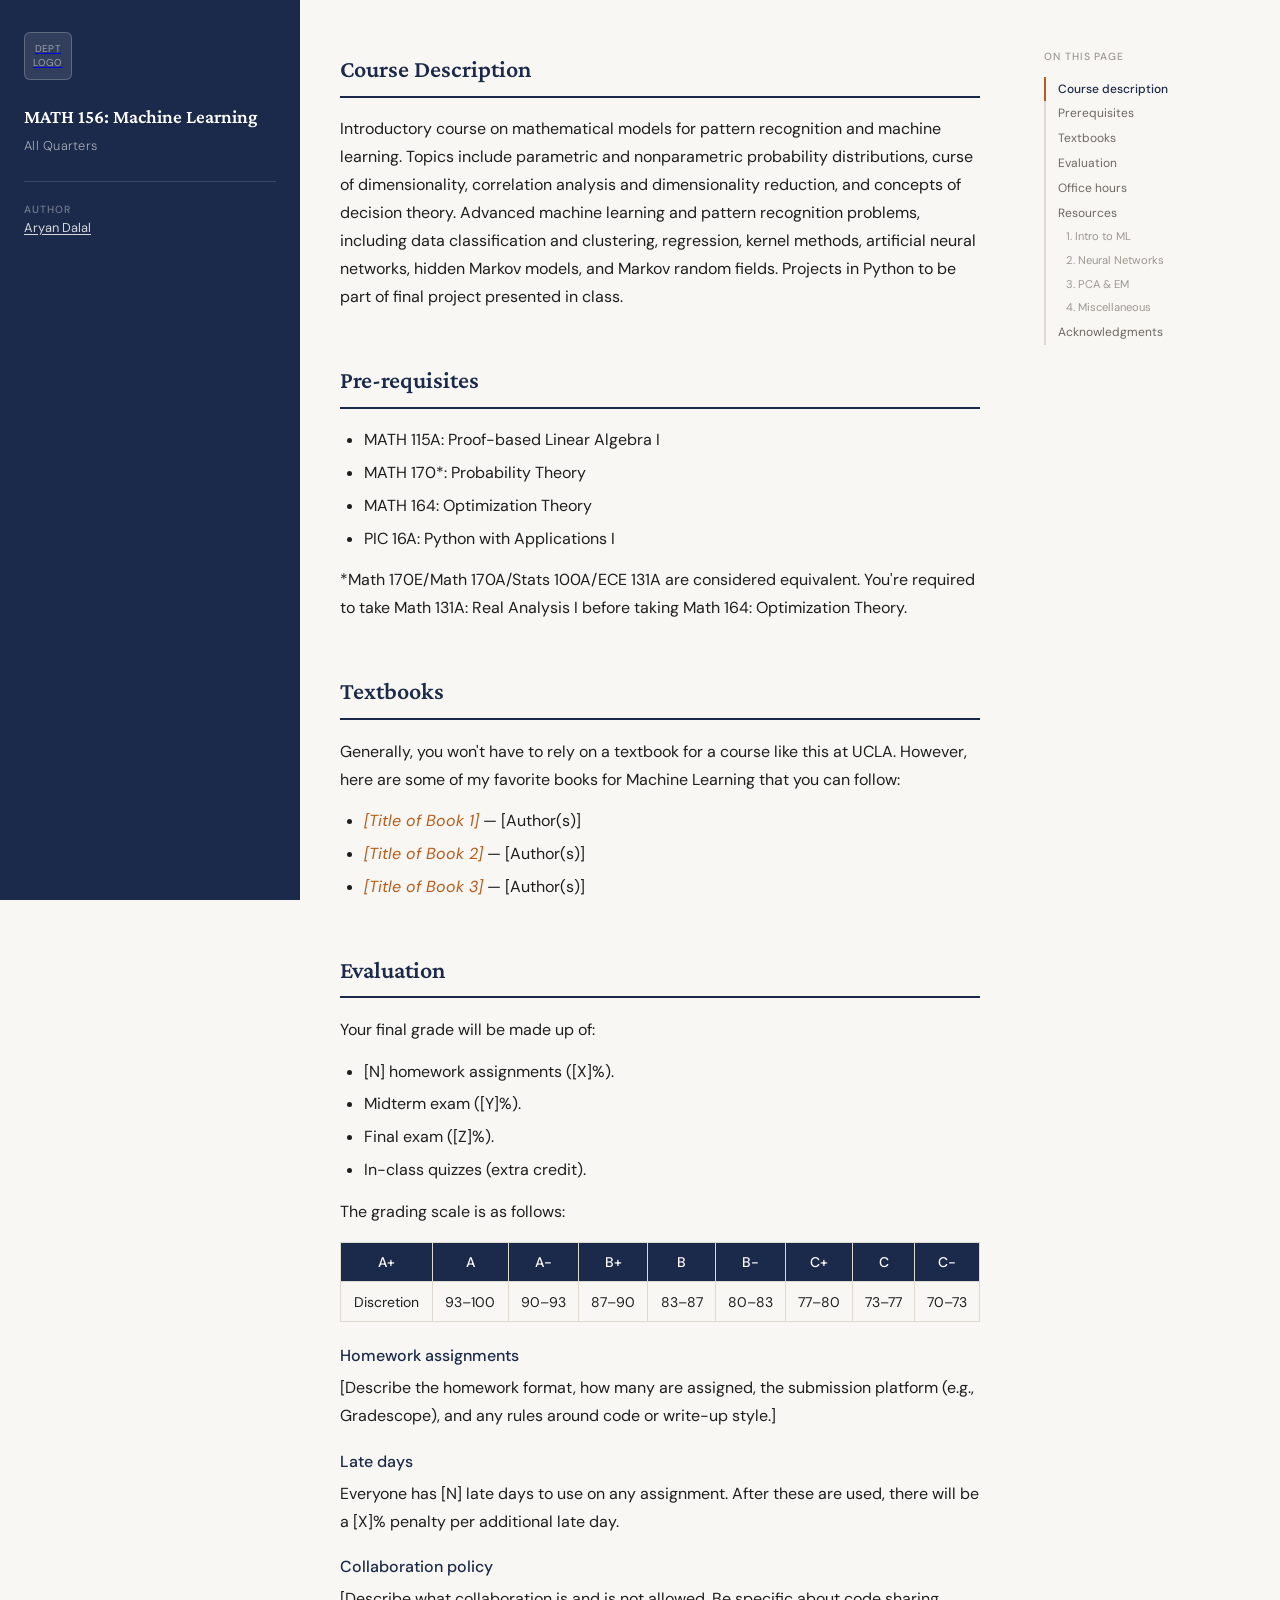
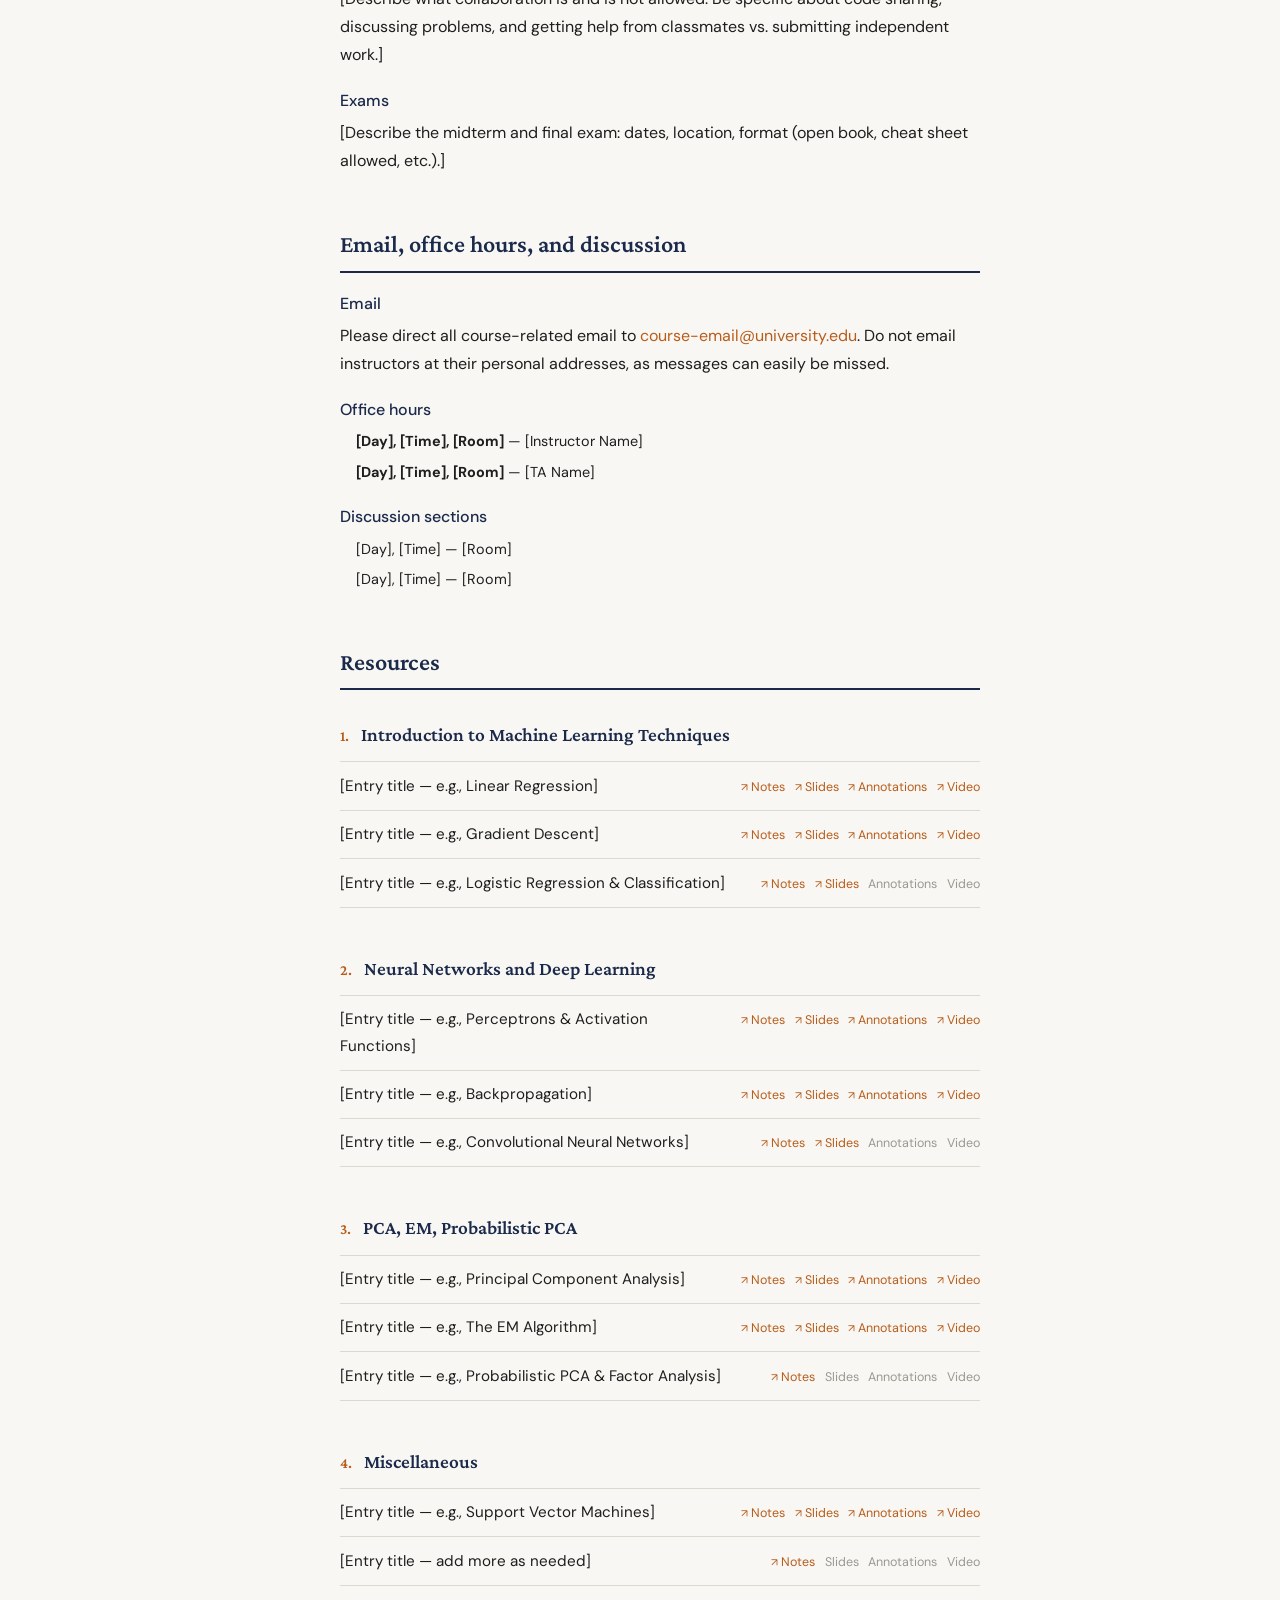
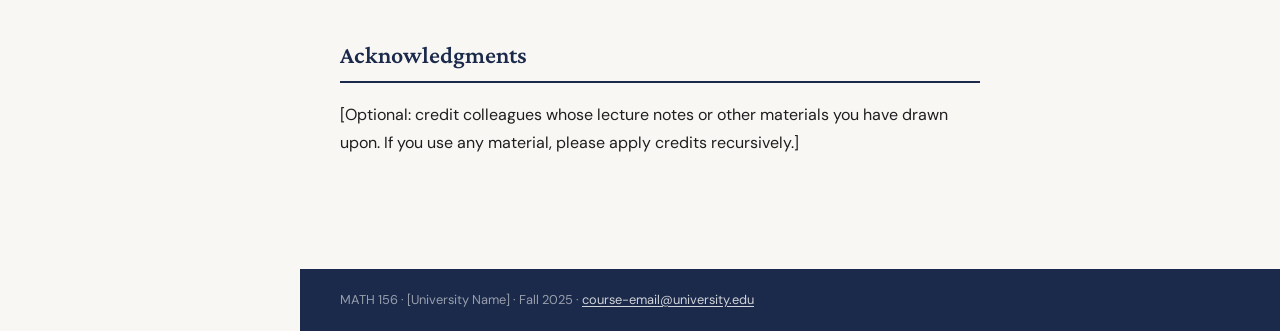
==== index.html @ b3a0e031 "UPDATE: right content bar" ====
<!DOCTYPE html>
<html lang="en">
<head>
  <meta charset="UTF-8" />
  <meta name="viewport" content="width=device-width, initial-scale=1.0" />
  <meta name="description" content="[Course description for SEO]" />
  <title>Math 156 Machine Learning</title>

  <link rel="preconnect" href="https://fonts.googleapis.com" />
  <link rel="preconnect" href="https://fonts.gstatic.com" crossorigin />
  <link href="https://fonts.googleapis.com/css2?family=Crimson+Pro:ital,wght@0,300;0,400;0,600;1,400&family=DM+Sans:opsz,wght@9..40,300;9..40,400;9..40,500&display=swap" rel="stylesheet" />
  <link rel="stylesheet" href="styles.css" />
</head>
<body>

<!-- ═══════════════════════════ SIDEBAR ═══════════════════════════════ -->
<aside class="sidebar">
  <div class="sidebar-logo">
    <a href="#">
      <div class="logo-placeholder">DEPT<br>LOGO</div>
    </a>
  </div>

  <h1 class="sidebar-title">
    <a href="index.html">MATH 156: Machine Learning</a>
  </h1>
  <div class="sidebar-season">All Quarters</div>

  <hr class="sidebar-divider" />

  <ul class="sidebar-meta">
    <li>
      <span class="meta-label">Author</span>
      <span class="meta-value"><a href="#">Aryan Dalal</a></span>
    </li>
  </ul>
</aside>

<!-- ═══════════════════════════ PAGE BODY ═════════════════════════════ -->
<div class="page-body">

  <div class="content-wrapper">

    <!-- ══ MAIN CONTENT ══════════════════════════════════ -->
    <main>

      <!-- ── Course Description ── -->
      <section id="description">
        <h2>Course Description</h2>
        <p>
          Introductory course on mathematical models for pattern recognition and machine learning. Topics include parametric and nonparametric probability distributions, curse of dimensionality, correlation analysis and dimensionality reduction, and concepts of decision theory. Advanced machine learning and pattern recognition problems, including data classification and clustering, regression, kernel methods, artificial neural networks, hidden Markov models, and Markov random fields. Projects in Python to be part of final project presented in class.
        </p>
      </section>

      <!-- ── Prerequisites ── -->
      <section id="prerequisites">
        <h2>Pre-requisites</h2>
        <ul>
          <li>MATH 115A: Proof-based Linear Algebra I</li>
          <li>MATH 170*: Probability Theory</li>
          <li>MATH 164: Optimization Theory</li>
          <li>PIC 16A: Python with Applications I</li>
        </ul>
        <p>*Math 170E/Math 170A/Stats 100A/ECE 131A are considered equivalent. You're required to take Math 131A: Real Analysis I before taking Math 164: Optimization Theory.</p>
      </section>

      <!-- ── Textbooks ── -->
      <section id="textbooks">
        <h2>Textbooks</h2>
        <p>
          Generally, you won't have to rely on a textbook for a course like this at UCLA. However, here are some of my favorite books for Machine Learning that you can follow:
        </p>
        <ul>
          <li><em><a href="#">[Title of Book 1]</a></em> — [Author(s)]</li>
          <li><em><a href="#">[Title of Book 2]</a></em> — [Author(s)]</li>
          <li><em><a href="#">[Title of Book 3]</a></em> — [Author(s)]</li>
        </ul>
      </section>

      <!-- ── Evaluation ── -->
      <section id="evaluation">
        <h2>Evaluation</h2>
        <p>Your final grade will be made up of:</p>
        <ul>
          <li>[N] homework assignments ([X]%).</li>
          <li>Midterm exam ([Y]%).</li>
          <li>Final exam ([Z]%).</li>
          <li>In-class quizzes (extra credit).</li>
        </ul>

        <p>The grading scale is as follows:</p>

        <table class="grade-table">
          <thead>
            <tr>
              <th>A+</th><th>A</th><th>A−</th>
              <th>B+</th><th>B</th><th>B−</th>
              <th>C+</th><th>C</th><th>C−</th>
            </tr>
          </thead>
          <tbody>
            <tr>
              <td>Discretion</td>
              <td>93–100</td><td>90–93</td>
              <td>87–90</td><td>83–87</td><td>80–83</td>
              <td>77–80</td><td>73–77</td><td>70–73</td>
            </tr>
          </tbody>
        </table>

        <div class="policy-block">
          <strong>Homework assignments</strong>
          [Describe the homework format, how many are assigned, the submission
          platform (e.g., Gradescope), and any rules around code or write-up style.]
        </div>

        <div class="policy-block">
          <strong>Late days</strong>
          Everyone has [N] late days to use on any assignment. After these are used,
          there will be a [X]% penalty per additional late day.
        </div>

        <div class="policy-block">
          <strong>Collaboration policy</strong>
          [Describe what collaboration is and is not allowed. Be specific about
          code sharing, discussing problems, and getting help from classmates vs.
          submitting independent work.]
        </div>

        <div class="policy-block">
          <strong>Exams</strong>
          [Describe the midterm and final exam: dates, location, format (open book,
          cheat sheet allowed, etc.).]
        </div>
      </section>

      <!-- ── Office Hours & Contact ── -->
      <section id="contact">
        <h2>Email, office hours, and discussion</h2>

        <div class="policy-block">
          <strong>Email</strong>
          Please direct all course-related email to
          <a href="mailto:course-email@university.edu">course-email@university.edu</a>.
          Do not email instructors at their personal addresses, as messages can
          easily be missed.
        </div>

        <div class="policy-block">
          <strong>Office hours</strong>
          <p class="oh-entry"><strong>[Day], [Time], [Room]</strong> — [Instructor Name]</p>
          <p class="oh-entry"><strong>[Day], [Time], [Room]</strong> — [TA Name]</p>
        </div>

        <div class="policy-block">
          <strong>Discussion sections</strong>
          <p class="oh-entry">[Day], [Time] — [Room]</p>
          <p class="oh-entry">[Day], [Time] — [Room]</p>
        </div>
      </section>

      <!-- ── Resources ── -->
      <section id="resources">
        <h2>Resources</h2>

        <!-- ─ Topic 1 ─ -->
        <div class="topic" id="topic-1">
          <div class="topic-header">
            <span class="topic-number">1.</span>
            <h3 class="topic-title">Introduction to Machine Learning Techniques</h3>
          </div>

          <div class="entry">
            <div class="entry-title">[Entry title — e.g., Linear Regression]</div>
            <div class="entry-links">
              <a href="#">Notes</a>
              <a href="#">Slides</a>
              <a href="#">Annotations</a>
              <a href="#">Video</a>
            </div>
          </div>

          <div class="entry">
            <div class="entry-title">[Entry title — e.g., Gradient Descent]</div>
            <div class="entry-links">
              <a href="#">Notes</a>
              <a href="#">Slides</a>
              <a href="#">Annotations</a>
              <a href="#">Video</a>
            </div>
          </div>

          <div class="entry">
            <div class="entry-title">[Entry title — e.g., Logistic Regression &amp; Classification]</div>
            <div class="entry-links">
              <a href="#">Notes</a>
              <a href="#">Slides</a>
              <a href="#" class="pending">Annotations</a>
              <a href="#" class="pending">Video</a>
            </div>
          </div>
        </div>

        <!-- ─ Topic 2 ─ -->
        <div class="topic" id="topic-2">
          <div class="topic-header">
            <span class="topic-number">2.</span>
            <h3 class="topic-title">Neural Networks and Deep Learning</h3>
          </div>

          <div class="entry">
            <div class="entry-title">[Entry title — e.g., Perceptrons &amp; Activation Functions]</div>
            <div class="entry-links">
              <a href="#">Notes</a>
              <a href="#">Slides</a>
              <a href="#">Annotations</a>
              <a href="#">Video</a>
            </div>
          </div>

          <div class="entry">
            <div class="entry-title">[Entry title — e.g., Backpropagation]</div>
            <div class="entry-links">
              <a href="#">Notes</a>
              <a href="#">Slides</a>
              <a href="#">Annotations</a>
              <a href="#">Video</a>
            </div>
          </div>

          <div class="entry">
            <div class="entry-title">[Entry title — e.g., Convolutional Neural Networks]</div>
            <div class="entry-links">
              <a href="#">Notes</a>
              <a href="#">Slides</a>
              <a href="#" class="pending">Annotations</a>
              <a href="#" class="pending">Video</a>
            </div>
          </div>
        </div>

        <!-- ─ Topic 3 ─ -->
        <div class="topic" id="topic-3">
          <div class="topic-header">
            <span class="topic-number">3.</span>
            <h3 class="topic-title">PCA, EM, Probabilistic PCA</h3>
          </div>

          <div class="entry">
            <div class="entry-title">[Entry title — e.g., Principal Component Analysis]</div>
            <div class="entry-links">
              <a href="#">Notes</a>
              <a href="#">Slides</a>
              <a href="#">Annotations</a>
              <a href="#">Video</a>
            </div>
          </div>

          <div class="entry">
            <div class="entry-title">[Entry title — e.g., The EM Algorithm]</div>
            <div class="entry-links">
              <a href="#">Notes</a>
              <a href="#">Slides</a>
              <a href="#">Annotations</a>
              <a href="#">Video</a>
            </div>
          </div>

          <div class="entry">
            <div class="entry-title">[Entry title — e.g., Probabilistic PCA &amp; Factor Analysis]</div>
            <div class="entry-links">
              <a href="#">Notes</a>
              <a href="#" class="pending">Slides</a>
              <a href="#" class="pending">Annotations</a>
              <a href="#" class="pending">Video</a>
            </div>
          </div>
        </div>

        <!-- ─ Topic 4 ─ -->
        <div class="topic" id="topic-4">
          <div class="topic-header">
            <span class="topic-number">4.</span>
            <h3 class="topic-title">Miscellaneous</h3>
          </div>

          <div class="entry">
            <div class="entry-title">[Entry title — e.g., Support Vector Machines]</div>
            <div class="entry-links">
              <a href="#">Notes</a>
              <a href="#">Slides</a>
              <a href="#">Annotations</a>
              <a href="#">Video</a>
            </div>
          </div>

          <div class="entry">
            <div class="entry-title">[Entry title — add more as needed]</div>
            <div class="entry-links">
              <a href="#">Notes</a>
              <a href="#" class="pending">Slides</a>
              <a href="#" class="pending">Annotations</a>
              <a href="#" class="pending">Video</a>
            </div>
          </div>
        </div>

      </section>

      <!-- ── Acknowledgments ── -->
      <section id="acknowledgments">
        <h2>Acknowledgments</h2>
        <p>
          [Optional: credit colleagues whose lecture notes or other materials you
          have drawn upon. If you use any material, please apply credits recursively.]
        </p>
      </section>

    </main>

    <!-- ══ RIGHT TABLE OF CONTENTS ═══════════════════════ -->
    <nav class="toc" aria-label="On this page">
      <div class="toc-label">On this page</div>
      <ul class="toc-list">
        <li><a href="#description">Course description</a></li>
        <li><a href="#prerequisites">Prerequisites</a></li>
        <li><a href="#textbooks">Textbooks</a></li>
        <li><a href="#evaluation">Evaluation</a></li>
        <li><a href="#contact">Office hours</a></li>
        <li><a href="#resources">Resources</a></li>
        <li class="toc-sub"><a href="#topic-1">1. Intro to ML</a></li>
        <li class="toc-sub"><a href="#topic-2">2. Neural Networks</a></li>
        <li class="toc-sub"><a href="#topic-3">3. PCA &amp; EM</a></li>
        <li class="toc-sub"><a href="#topic-4">4. Miscellaneous</a></li>
        <li><a href="#acknowledgments">Acknowledgments</a></li>
      </ul>
    </nav>

  </div><!-- /.content-wrapper -->

  <!-- ═══════════════════════════ FOOTER ═══════════════════════════════ -->
  <footer>
    MATH 156 &middot; [University Name] &middot; Fall 2025 &middot;
    <a href="mailto:course-email@university.edu">course-email@university.edu</a>
  </footer>

</div><!-- /.page-body -->

<script>
  // Highlight the active TOC link as the user scrolls
  const targets = document.querySelectorAll('section[id], .topic[id]');
  const links   = document.querySelectorAll('.toc-list a');

  const observer = new IntersectionObserver(entries => {
    entries.forEach(entry => {
      if (entry.isIntersecting) {
        const id = entry.target.getAttribute('id');
        links.forEach(link => {
          link.classList.toggle('active', link.getAttribute('href') === '#' + id);
        });
      }
    });
  }, { rootMargin: '-10% 0px -80% 0px' });

  targets.forEach(t => observer.observe(t));
</script>

</body>
</html>
---- styles.css ----
*, *::before, *::after { box-sizing: border-box; margin: 0; padding: 0; }

:root {
  --sidebar-w:  300px;
  --navy:       #1B2A4A;
  --accent:     #B85C1A;
  --bg:         #F8F7F4;
  --border:     #DDD9D0;
  --text:       #1E1E1E;
  --text-muted: #6B6860;
  --text-light: #9B9890;
  --serif:      'Crimson Pro', Georgia, serif;
  --sans:       'DM Sans', system-ui, sans-serif;
}

html { scroll-behavior: smooth; }

body {
  font-family: var(--sans);
  background: var(--bg);
  color: var(--text);
  font-size: 16px;
  line-height: 1.75;
}

/* ── Left sidebar ────────────────────────────────────── */
.sidebar {
  position: fixed;
  top: 0;
  left: 0;
  width: var(--sidebar-w);
  height: 100vh;
  background: var(--navy);
  color: #fff;
  overflow-y: auto;
  padding: 2rem 1.5rem 2.5rem;
  display: flex;
  flex-direction: column;
  z-index: 100;
}

.sidebar::-webkit-scrollbar { width: 4px; }
.sidebar::-webkit-scrollbar-track { background: transparent; }
.sidebar::-webkit-scrollbar-thumb { background: rgba(255,255,255,0.2); border-radius: 2px; }

.sidebar-logo { margin-bottom: 1.5rem; flex-shrink: 0; }
.sidebar-logo a { display: inline-block; }
.sidebar-logo img { height: 48px; width: auto; }

.logo-placeholder {
  height: 48px;
  width: 48px;
  background: rgba(255,255,255,0.1);
  border: 1px solid rgba(255,255,255,0.22);
  border-radius: 6px;
  display: flex;
  align-items: center;
  justify-content: center;
  font-size: 10px;
  color: rgba(255,255,255,0.5);
  text-align: center;
  line-height: 1.4;
  letter-spacing: 0.03em;
}

.sidebar-title {
  font-family: var(--serif);
  font-size: 1.2rem;
  font-weight: 600;
  line-height: 1.35;
  color: #fff;
  margin-bottom: 0.3rem;
}

.sidebar-title a { color: inherit; text-decoration: none; }
.sidebar-title a:hover { opacity: 0.9; }

.sidebar-season {
  font-size: 0.8rem;
  font-weight: 300;
  color: rgba(255,255,255,0.6);
  letter-spacing: 0.02em;
  margin-bottom: 1.5rem;
}

.sidebar-divider {
  border: none;
  border-top: 1px solid rgba(255,255,255,0.15);
  margin-bottom: 1.25rem;
}

.sidebar-meta {
  list-style: none;
  display: flex;
  flex-direction: column;
  gap: 0.7rem;
  font-size: 0.8rem;
  line-height: 1.45;
}

.sidebar-meta li { display: flex; flex-direction: column; gap: 0.1rem; }

.sidebar-meta .meta-label {
  font-size: 0.65rem;
  text-transform: uppercase;
  letter-spacing: 0.09em;
  color: rgba(255,255,255,0.38);
  font-weight: 500;
}

.sidebar-meta .meta-value { color: rgba(255,255,255,0.82); }

.sidebar-meta a {
  color: rgba(255,255,255,0.82);
  text-decoration: underline;
  text-underline-offset: 2px;
}

.sidebar-meta a:hover { color: #fff; }

/* ── Page body ───────────────────────────────────────── */
.page-body {
  margin-left: var(--sidebar-w);
  min-height: 100vh;
  display: flex;
  flex-direction: column;
}

/* ── Content wrapper: main + right TOC ──────────────── */
.content-wrapper {
  flex: 1;
  display: grid;
  grid-template-columns: minmax(0, 640px) 160px;
  gap: 0 4rem;
  padding: 3rem 3rem 4rem 2.5rem;
  max-width: 960px;
  align-items: start;
}

/* ── Main ────────────────────────────────────────────── */
main { min-width: 0; }

/* ── Sections ────────────────────────────────────────── */
section { margin-bottom: 3rem; }

section h2 {
  font-family: var(--serif);
  font-size: 1.5rem;
  font-weight: 600;
  color: var(--navy);
  border-bottom: 2px solid var(--navy);
  padding-bottom: 0.35rem;
  margin-bottom: 1.1rem;
}

section p { margin-bottom: 0.85rem; }
section p:last-child { margin-bottom: 0; }

section ul, section ol { padding-left: 1.5rem; margin-bottom: 0.85rem; }
section li { margin-bottom: 0.3rem; }

section a { color: var(--accent); text-decoration: none; }
section a:hover { text-decoration: underline; text-underline-offset: 2px; }

/* ── Grading table ───────────────────────────────────── */
.grade-table {
  width: 100%;
  border-collapse: collapse;
  margin: 1rem 0 1.25rem;
  font-size: 0.875rem;
}

.grade-table th,
.grade-table td {
  border: 1px solid var(--border);
  padding: 0.45rem 0.6rem;
  text-align: center;
}

.grade-table thead th { background: var(--navy); color: #fff; font-weight: 500; }
.grade-table tbody tr:nth-child(even) td { background: #F2F0EC; }

/* ── Policy blocks ───────────────────────────────────── */
.policy-block { margin: 1.1rem 0; }

.policy-block > strong {
  display: block;
  color: var(--navy);
  font-weight: 500;
  margin-bottom: 0.25rem;
}

.oh-entry { font-size: 0.9rem; margin: 0.35rem 0 0.35rem 1rem; }

/* ── Resources ───────────────────────────────────────── */
#resources h2 { margin-bottom: 1.75rem; }

.topic { margin-bottom: 2.75rem; }

.topic-header {
  display: flex;
  align-items: baseline;
  gap: 0.75rem;
  margin-bottom: 0.6rem;
}

.topic-number {
  font-family: var(--serif);
  font-size: 0.95rem;
  font-weight: 600;
  color: var(--accent);
  flex-shrink: 0;
}

.topic-title {
  font-family: var(--serif);
  font-size: 1.2rem;
  font-weight: 600;
  color: var(--navy);
}

.entry {
  display: flex;
  align-items: baseline;
  justify-content: space-between;
  gap: 1rem;
  padding: 0.65rem 0;
  border-top: 1px solid var(--border);
}

.entry:last-child { border-bottom: 1px solid var(--border); }

.entry-title { font-size: 0.95rem; color: var(--text); flex: 1; min-width: 0; }

.entry-links {
  display: flex;
  flex-wrap: wrap;
  gap: 0.25rem 0.6rem;
  flex-shrink: 0;
  font-size: 0.78rem;
}

.entry-links a { color: var(--accent); text-decoration: none; white-space: nowrap; }
.entry-links a::before { content: "↗ "; font-size: 0.68rem; }
.entry-links a:hover { text-decoration: underline; }

.entry-links a.pending { color: var(--text-light); pointer-events: none; cursor: default; }
.entry-links a.pending::before { content: ""; }

/* ── Right TOC ───────────────────────────────────────── */
.toc {
  position: sticky;
  top: 3rem;
}

.toc-label {
  font-size: 0.65rem;
  text-transform: uppercase;
  letter-spacing: 0.09em;
  color: var(--text-light);
  font-weight: 500;
  margin-bottom: 0.65rem;
}

.toc-list {
  list-style: none;
  display: flex;
  flex-direction: column;
}

.toc-list a {
  display: block;
  font-size: 0.75rem;
  color: var(--text-muted);
  text-decoration: none;
  padding: 0.25rem 0 0.25rem 0.75rem;
  border-left: 2px solid var(--border);
  line-height: 1.4;
  transition: color 0.12s, border-color 0.12s;
}

.toc-list a:hover {
  color: var(--text);
  border-left-color: var(--text-muted);
}

.toc-list a.active {
  color: var(--navy);
  border-left-color: var(--accent);
  font-weight: 500;
}

/* Indented sub-items (topics under Resources) */
.toc-list .toc-sub a {
  font-size: 0.7rem;
  padding-left: 1.25rem;
  color: var(--text-light);
}

.toc-list .toc-sub a:hover { color: var(--text-muted); }
.toc-list .toc-sub a.active { color: var(--text-muted); border-left-color: var(--accent); font-weight: 400; }

/* ── Footer ──────────────────────────────────────────── */
footer {
  background: var(--navy);
  color: rgba(255,255,255,0.55);
  font-size: 0.8rem;
  padding: 1.25rem 2.5rem;
}

footer a { color: rgba(255,255,255,0.8); text-decoration: underline; text-underline-offset: 2px; }

/* ── Responsive ──────────────────────────────────────── */
@media (max-width: 1100px) {
  .content-wrapper { grid-template-columns: 1fr; max-width: 720px; }
  .toc { display: none; }
}

@media (max-width: 768px) {
  :root { --sidebar-w: 0px; }

  .sidebar {
    position: relative;
    width: 100%;
    height: auto;
    padding: 1.75rem 1.5rem;
  }

  .sidebar-logo { margin-bottom: 1rem; }
  .sidebar-season { margin-bottom: 1rem; }

  .sidebar-meta { flex-direction: row; flex-wrap: wrap; gap: 0.4rem 1.25rem; }
  .sidebar-meta li { flex-direction: row; align-items: center; gap: 0.35rem; }
  .sidebar-meta .meta-label::after { content: ":"; }

  .page-body { margin-left: 0; }
  .content-wrapper { padding: 2rem 1.25rem 3rem; }
  .entry { flex-direction: column; gap: 0.3rem; }
}
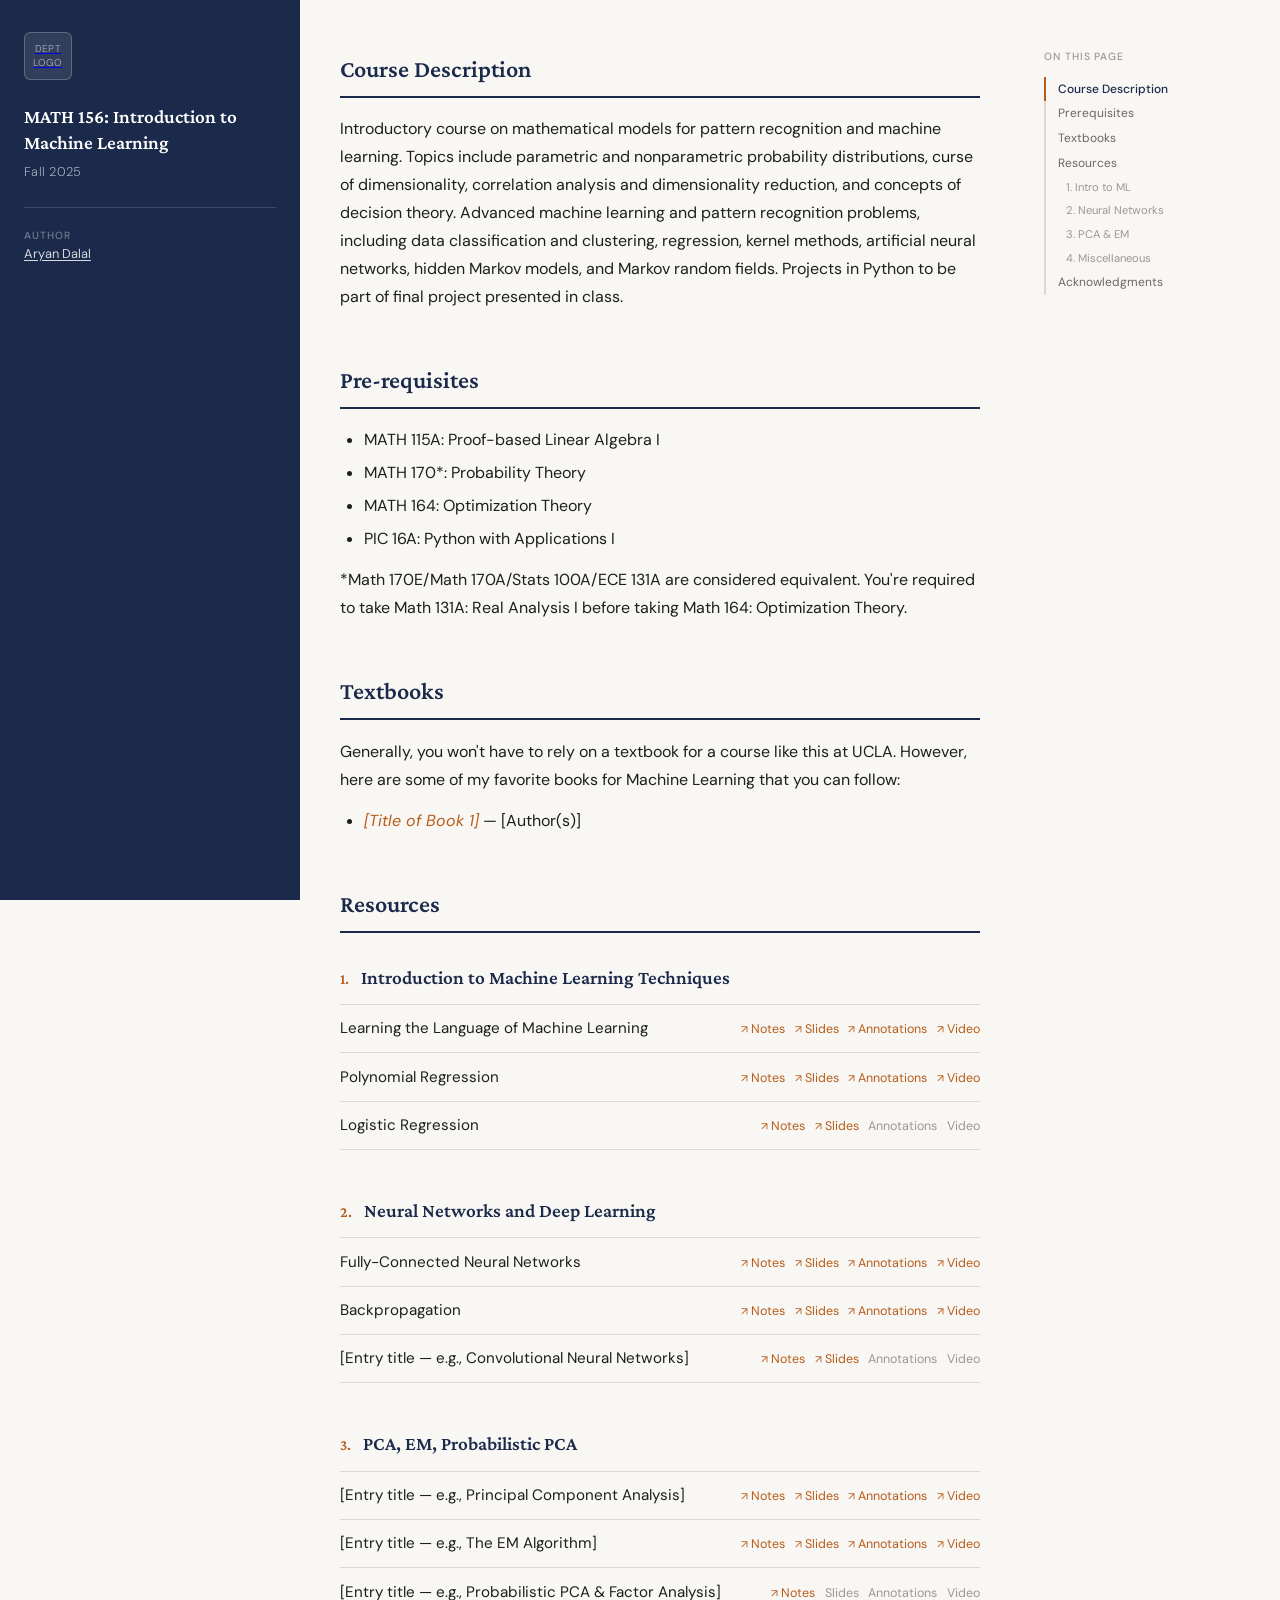
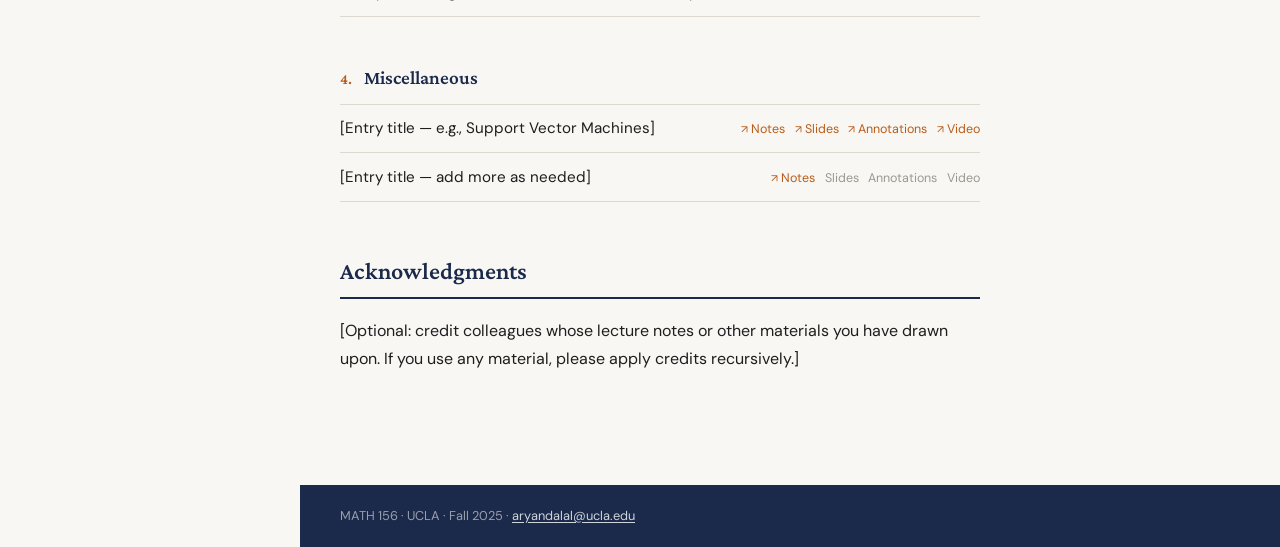
==== commit b89e6dc0: "UPDATE: index fix" ====
--- a/index.html
+++ b/index.html
@@ -4,7 +4,7 @@
   <meta charset="UTF-8" />
   <meta name="viewport" content="width=device-width, initial-scale=1.0" />
   <meta name="description" content="[Course description for SEO]" />
-  <title>Math 156 Machine Learning</title>
+  <title>Math 156: Machine Learning</title>
 
   <link rel="preconnect" href="https://fonts.googleapis.com" />
   <link rel="preconnect" href="https://fonts.gstatic.com" crossorigin />
@@ -22,9 +22,9 @@
   </div>
 
   <h1 class="sidebar-title">
-    <a href="index.html">MATH 156: Machine Learning</a>
+    <a href="index.html">MATH 156: Introduction to Machine Learning</a>
   </h1>
-  <div class="sidebar-season">All Quarters</div>
+  <div class="sidebar-season">Fall 2025</div>
 
   <hr class="sidebar-divider" />
 
@@ -72,91 +72,7 @@
         </p>
         <ul>
           <li><em><a href="#">[Title of Book 1]</a></em> — [Author(s)]</li>
-          <li><em><a href="#">[Title of Book 2]</a></em> — [Author(s)]</li>
-          <li><em><a href="#">[Title of Book 3]</a></em> — [Author(s)]</li>
         </ul>
-      </section>
-
-      <!-- ── Evaluation ── -->
-      <section id="evaluation">
-        <h2>Evaluation</h2>
-        <p>Your final grade will be made up of:</p>
-        <ul>
-          <li>[N] homework assignments ([X]%).</li>
-          <li>Midterm exam ([Y]%).</li>
-          <li>Final exam ([Z]%).</li>
-          <li>In-class quizzes (extra credit).</li>
-        </ul>
-
-        <p>The grading scale is as follows:</p>
-
-        <table class="grade-table">
-          <thead>
-            <tr>
-              <th>A+</th><th>A</th><th>A−</th>
-              <th>B+</th><th>B</th><th>B−</th>
-              <th>C+</th><th>C</th><th>C−</th>
-            </tr>
-          </thead>
-          <tbody>
-            <tr>
-              <td>Discretion</td>
-              <td>93–100</td><td>90–93</td>
-              <td>87–90</td><td>83–87</td><td>80–83</td>
-              <td>77–80</td><td>73–77</td><td>70–73</td>
-            </tr>
-          </tbody>
-        </table>
-
-        <div class="policy-block">
-          <strong>Homework assignments</strong>
-          [Describe the homework format, how many are assigned, the submission
-          platform (e.g., Gradescope), and any rules around code or write-up style.]
-        </div>
-
-        <div class="policy-block">
-          <strong>Late days</strong>
-          Everyone has [N] late days to use on any assignment. After these are used,
-          there will be a [X]% penalty per additional late day.
-        </div>
-
-        <div class="policy-block">
-          <strong>Collaboration policy</strong>
-          [Describe what collaboration is and is not allowed. Be specific about
-          code sharing, discussing problems, and getting help from classmates vs.
-          submitting independent work.]
-        </div>
-
-        <div class="policy-block">
-          <strong>Exams</strong>
-          [Describe the midterm and final exam: dates, location, format (open book,
-          cheat sheet allowed, etc.).]
-        </div>
-      </section>
-
-      <!-- ── Office Hours & Contact ── -->
-      <section id="contact">
-        <h2>Email, office hours, and discussion</h2>
-
-        <div class="policy-block">
-          <strong>Email</strong>
-          Please direct all course-related email to
-          <a href="mailto:course-email@university.edu">course-email@university.edu</a>.
-          Do not email instructors at their personal addresses, as messages can
-          easily be missed.
-        </div>
-
-        <div class="policy-block">
-          <strong>Office hours</strong>
-          <p class="oh-entry"><strong>[Day], [Time], [Room]</strong> — [Instructor Name]</p>
-          <p class="oh-entry"><strong>[Day], [Time], [Room]</strong> — [TA Name]</p>
-        </div>
-
-        <div class="policy-block">
-          <strong>Discussion sections</strong>
-          <p class="oh-entry">[Day], [Time] — [Room]</p>
-          <p class="oh-entry">[Day], [Time] — [Room]</p>
-        </div>
       </section>
 
       <!-- ── Resources ── -->
@@ -171,27 +87,27 @@
           </div>
 
           <div class="entry">
-            <div class="entry-title">[Entry title — e.g., Linear Regression]</div>
-            <div class="entry-links">
-              <a href="#">Notes</a>
-              <a href="#">Slides</a>
-              <a href="#">Annotations</a>
-              <a href="#">Video</a>
-            </div>
-          </div>
-
-          <div class="entry">
-            <div class="entry-title">[Entry title — e.g., Gradient Descent]</div>
-            <div class="entry-links">
-              <a href="#">Notes</a>
-              <a href="#">Slides</a>
-              <a href="#">Annotations</a>
-              <a href="#">Video</a>
-            </div>
-          </div>
-
-          <div class="entry">
-            <div class="entry-title">[Entry title — e.g., Logistic Regression &amp; Classification]</div>
+            <div class="entry-title">Learning the Language of Machine Learning</div>
+            <div class="entry-links">
+              <a href="#">Notes</a>
+              <a href="#">Slides</a>
+              <a href="#">Annotations</a>
+              <a href="#">Video</a>
+            </div>
+          </div>
+
+          <div class="entry">
+            <div class="entry-title">Polynomial Regression</div>
+            <div class="entry-links">
+              <a href="#">Notes</a>
+              <a href="#">Slides</a>
+              <a href="#">Annotations</a>
+              <a href="#">Video</a>
+            </div>
+          </div>
+
+          <div class="entry">
+            <div class="entry-title">Logistic Regression</div>
             <div class="entry-links">
               <a href="#">Notes</a>
               <a href="#">Slides</a>
@@ -209,17 +125,17 @@
           </div>
 
           <div class="entry">
-            <div class="entry-title">[Entry title — e.g., Perceptrons &amp; Activation Functions]</div>
-            <div class="entry-links">
-              <a href="#">Notes</a>
-              <a href="#">Slides</a>
-              <a href="#">Annotations</a>
-              <a href="#">Video</a>
-            </div>
-          </div>
-
-          <div class="entry">
-            <div class="entry-title">[Entry title — e.g., Backpropagation]</div>
+            <div class="entry-title">Fully-Connected Neural Networks</div>
+            <div class="entry-links">
+              <a href="#">Notes</a>
+              <a href="#">Slides</a>
+              <a href="#">Annotations</a>
+              <a href="#">Video</a>
+            </div>
+          </div>
+
+          <div class="entry">
+            <div class="entry-title">Backpropagation</div>
             <div class="entry-links">
               <a href="#">Notes</a>
               <a href="#">Slides</a>
@@ -322,11 +238,9 @@
     <nav class="toc" aria-label="On this page">
       <div class="toc-label">On this page</div>
       <ul class="toc-list">
-        <li><a href="#description">Course description</a></li>
+        <li><a href="#description">Course Description</a></li>
         <li><a href="#prerequisites">Prerequisites</a></li>
         <li><a href="#textbooks">Textbooks</a></li>
-        <li><a href="#evaluation">Evaluation</a></li>
-        <li><a href="#contact">Office hours</a></li>
         <li><a href="#resources">Resources</a></li>
         <li class="toc-sub"><a href="#topic-1">1. Intro to ML</a></li>
         <li class="toc-sub"><a href="#topic-2">2. Neural Networks</a></li>
@@ -340,8 +254,8 @@
 
   <!-- ═══════════════════════════ FOOTER ═══════════════════════════════ -->
   <footer>
-    MATH 156 &middot; [University Name] &middot; Fall 2025 &middot;
-    <a href="mailto:course-email@university.edu">course-email@university.edu</a>
+    MATH 156 &middot; UCLA &middot; Fall 2025 &middot;
+    <a href="aryandalal@ucla.edu">aryandalal@ucla.edu</a>
   </footer>
 
 </div><!-- /.page-body -->
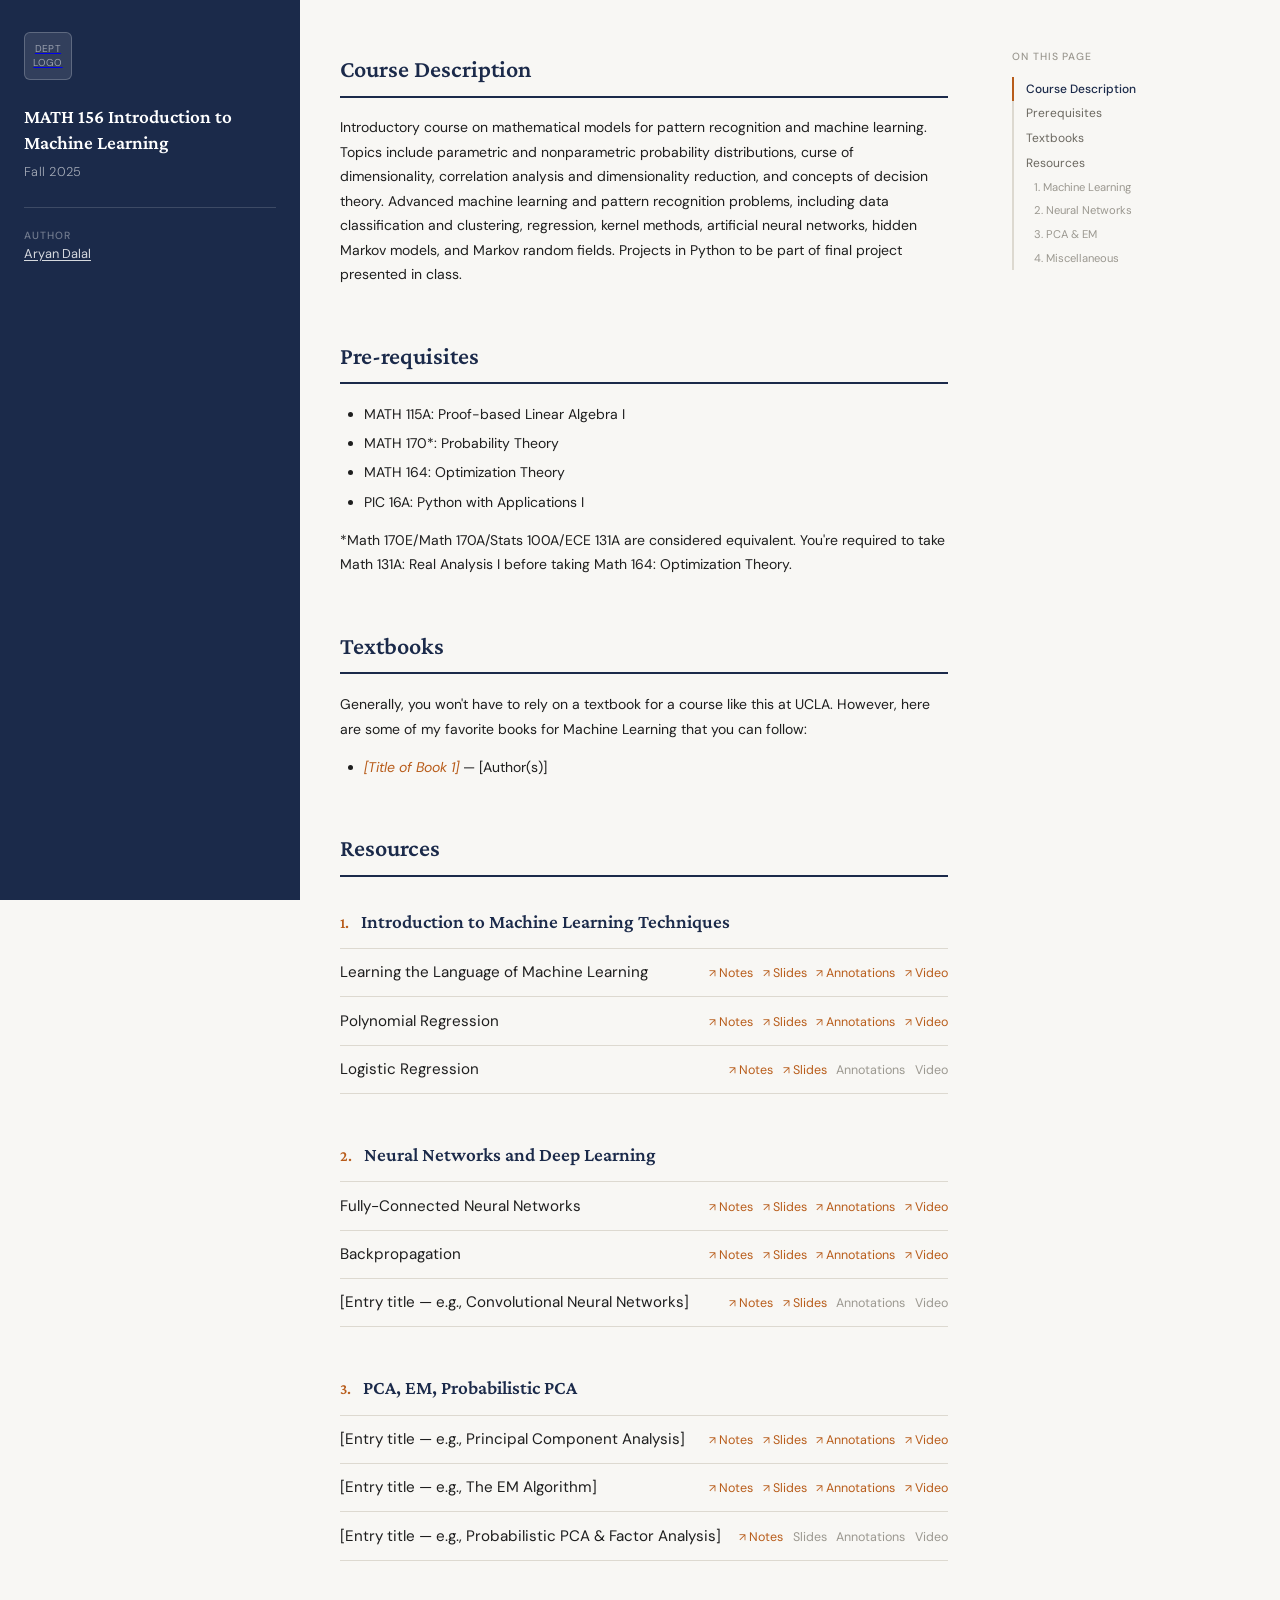
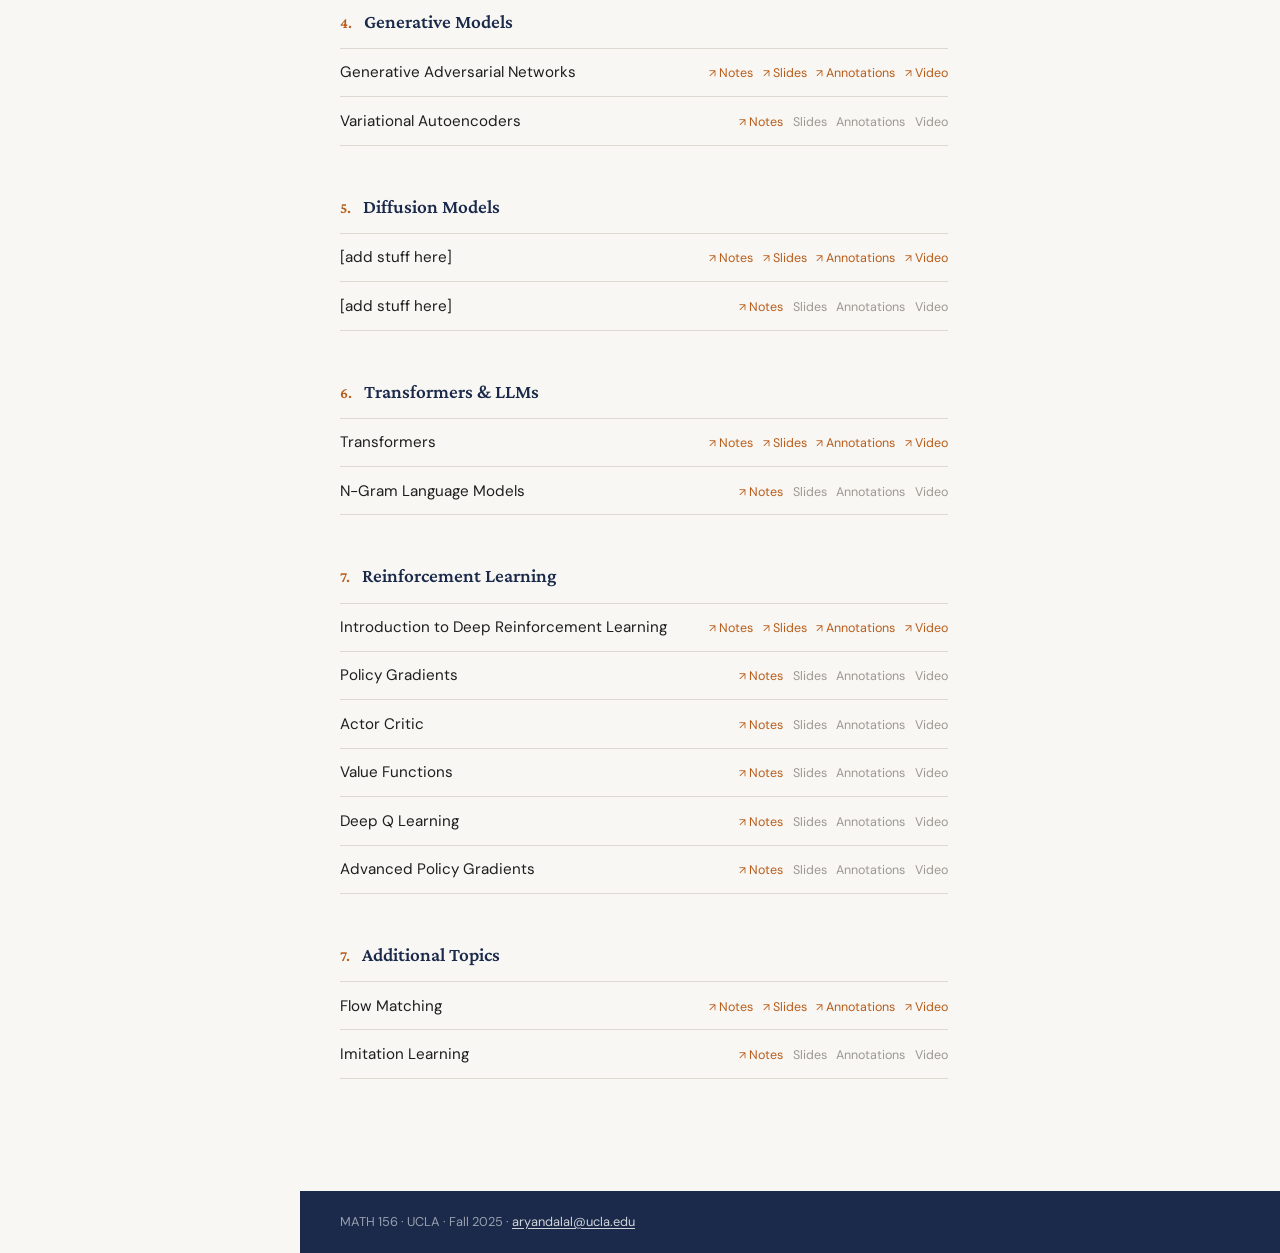
==== commit 52fdb517: "UPDATE: bunch of cool changes" ====
--- a/index.html
+++ b/index.html
@@ -22,7 +22,8 @@
   </div>
 
   <h1 class="sidebar-title">
-    <a href="index.html">MATH 156: Introduction to Machine Learning</a>
+    <a href="index.html">MATH 156</a>
+    <a href="index.html">Introduction to Machine Learning</a>
   </h1>
   <div class="sidebar-season">Fall 2025</div>
 
@@ -197,21 +198,21 @@
         <div class="topic" id="topic-4">
           <div class="topic-header">
             <span class="topic-number">4.</span>
-            <h3 class="topic-title">Miscellaneous</h3>
-          </div>
-
-          <div class="entry">
-            <div class="entry-title">[Entry title — e.g., Support Vector Machines]</div>
-            <div class="entry-links">
-              <a href="#">Notes</a>
-              <a href="#">Slides</a>
-              <a href="#">Annotations</a>
-              <a href="#">Video</a>
-            </div>
-          </div>
-
-          <div class="entry">
-            <div class="entry-title">[Entry title — add more as needed]</div>
+            <h3 class="topic-title">Generative Models</h3>
+          </div>
+
+          <div class="entry">
+            <div class="entry-title">Generative Adversarial Networks</div>
+            <div class="entry-links">
+              <a href="#">Notes</a>
+              <a href="#">Slides</a>
+              <a href="#">Annotations</a>
+              <a href="#">Video</a>
+            </div>
+          </div>
+
+          <div class="entry">
+            <div class="entry-title">Variational Autoencoders</div>
             <div class="entry-links">
               <a href="#">Notes</a>
               <a href="#" class="pending">Slides</a>
@@ -220,17 +221,169 @@
             </div>
           </div>
         </div>
+        
+      <!-- ─ Topic 5 ─ -->
+        <div class="topic" id="topic-5">
+          <div class="topic-header">
+            <span class="topic-number">5.</span>
+            <h3 class="topic-title">Diffusion Models</h3>
+          </div>
+
+          <div class="entry">
+            <div class="entry-title">[add stuff here]</div>
+            <div class="entry-links">
+              <a href="#">Notes</a>
+              <a href="#">Slides</a>
+              <a href="#">Annotations</a>
+              <a href="#">Video</a>
+            </div>
+          </div>
+
+          <div class="entry">
+            <div class="entry-title">[add stuff here]</div>
+            <div class="entry-links">
+              <a href="#">Notes</a>
+              <a href="#" class="pending">Slides</a>
+              <a href="#" class="pending">Annotations</a>
+              <a href="#" class="pending">Video</a>
+            </div>
+          </div>
+        </div>
+        
+        <!-- ─ Topic 6 ─ -->
+        <div class="topic" id="topic-6">
+          <div class="topic-header">
+            <span class="topic-number">6.</span>
+            <h3 class="topic-title">Transformers & LLMs</h3>
+          </div>
+
+          <div class="entry">
+            <div class="entry-title">Transformers</div>
+            <div class="entry-links">
+              <a href="#">Notes</a>
+              <a href="#">Slides</a>
+              <a href="#">Annotations</a>
+              <a href="#">Video</a>
+            </div>
+          </div>
+
+          <div class="entry">
+            <div class="entry-title">N-Gram Language Models</div>
+            <div class="entry-links">
+              <a href="#">Notes</a>
+              <a href="#" class="pending">Slides</a>
+              <a href="#" class="pending">Annotations</a>
+              <a href="#" class="pending">Video</a>
+            </div>
+          </div>
+        </div> 
+        
+        <!-- ─ Topic 7 ─ -->
+        <div class="topic" id="topic-7">
+          <div class="topic-header">
+            <span class="topic-number">7.</span>
+            <h3 class="topic-title">Reinforcement Learning</h3>
+          </div>
+
+          <div class="entry">
+            <div class="entry-title">Introduction to Deep Reinforcement Learning</div>
+            <div class="entry-links">
+              <a href="#">Notes</a>
+              <a href="#">Slides</a>
+              <a href="#">Annotations</a>
+              <a href="#">Video</a>
+            </div>
+          </div>
+
+          <div class="entry">
+            <div class="entry-title">Policy Gradients</div>
+            <div class="entry-links">
+              <a href="#">Notes</a>
+              <a href="#" class="pending">Slides</a>
+              <a href="#" class="pending">Annotations</a>
+              <a href="#" class="pending">Video</a>
+            </div>
+          </div>
+          
+          <div class="entry">
+            <div class="entry-title">Actor Critic</div>
+            <div class="entry-links">
+              <a href="#">Notes</a>
+              <a href="#" class="pending">Slides</a>
+              <a href="#" class="pending">Annotations</a>
+              <a href="#" class="pending">Video</a>
+            </div>
+          </div>
+          
+          <div class="entry">
+            <div class="entry-title">Value Functions</div>
+            <div class="entry-links">
+              <a href="#">Notes</a>
+              <a href="#" class="pending">Slides</a>
+              <a href="#" class="pending">Annotations</a>
+              <a href="#" class="pending">Video</a>
+            </div>
+          </div>
+          
+          <div class="entry">
+            <div class="entry-title">Deep Q Learning</div>
+            <div class="entry-links">
+              <a href="#">Notes</a>
+              <a href="#" class="pending">Slides</a>
+              <a href="#" class="pending">Annotations</a>
+              <a href="#" class="pending">Video</a>
+            </div>
+          </div>
+          
+          <div class="entry">
+            <div class="entry-title">Advanced Policy Gradients</div>
+            <div class="entry-links">
+              <a href="#">Notes</a>
+              <a href="#" class="pending">Slides</a>
+              <a href="#" class="pending">Annotations</a>
+              <a href="#" class="pending">Video</a>
+            </div>
+          </div>
+        </div> 
+        
+        <!-- ─ Topic 8 ─ -->
+        <div class="topic" id="topic-8">
+          <div class="topic-header">
+            <span class="topic-number">7.</span>
+            <h3 class="topic-title">Additional Topics</h3>
+          </div>
+
+          <div class="entry">
+            <div class="entry-title">Flow Matching</div>
+            <div class="entry-links">
+              <a href="#">Notes</a>
+              <a href="#">Slides</a>
+              <a href="#">Annotations</a>
+              <a href="#">Video</a>
+            </div>
+          </div>
+
+          <div class="entry">
+            <div class="entry-title">Imitation Learning</div>
+            <div class="entry-links">
+              <a href="#">Notes</a>
+              <a href="#" class="pending">Slides</a>
+              <a href="#" class="pending">Annotations</a>
+              <a href="#" class="pending">Video</a>
+            </div>
+          </div>
+        </div> 
 
       </section>
 
       <!-- ── Acknowledgments ── -->
-      <section id="acknowledgments">
+      <!--<section id="acknowledgments">
         <h2>Acknowledgments</h2>
         <p>
-          [Optional: credit colleagues whose lecture notes or other materials you
-          have drawn upon. If you use any material, please apply credits recursively.]
+          
         </p>
       </section>
+      -->
 
     </main>
 
@@ -242,11 +395,11 @@
         <li><a href="#prerequisites">Prerequisites</a></li>
         <li><a href="#textbooks">Textbooks</a></li>
         <li><a href="#resources">Resources</a></li>
-        <li class="toc-sub"><a href="#topic-1">1. Intro to ML</a></li>
+        <li class="toc-sub"><a href="#topic-1">1. Machine Learning</a></li>
         <li class="toc-sub"><a href="#topic-2">2. Neural Networks</a></li>
         <li class="toc-sub"><a href="#topic-3">3. PCA &amp; EM</a></li>
         <li class="toc-sub"><a href="#topic-4">4. Miscellaneous</a></li>
-        <li><a href="#acknowledgments">Acknowledgments</a></li>
+        <!--<li><a href="#acknowledgments">Acknowledgments</a></li>-->
       </ul>
     </nav>
 
--- a/styles.css
+++ b/styles.css
@@ -19,7 +19,7 @@
   font-family: var(--sans);
   background: var(--bg);
   color: var(--text);
-  font-size: 16px;
+  font-size: 14px;
   line-height: 1.75;
 }
 
@@ -36,6 +36,7 @@
   padding: 2rem 1.5rem 2.5rem;
   display: flex;
   flex-direction: column;
+  gap: 0;
   z-index: 100;
 }
 
@@ -95,6 +96,7 @@
   flex-direction: column;
   gap: 0.7rem;
   font-size: 0.8rem;
+  color: rgba(255,255,255,0.7);
   line-height: 1.45;
 }
 
@@ -130,10 +132,11 @@
 .content-wrapper {
   flex: 1;
   display: grid;
-  grid-template-columns: minmax(0, 640px) 160px;
+  grid-template-columns: minmax(0, 1fr) 220px;
   gap: 0 4rem;
   padding: 3rem 3rem 4rem 2.5rem;
-  max-width: 960px;
+  max-width: 1400px;
+  margin: 0 auto;
   align-items: start;
 }
 
@@ -290,7 +293,6 @@
   font-weight: 500;
 }
 
-/* Indented sub-items (topics under Resources) */
 .toc-list .toc-sub a {
   font-size: 0.7rem;
   padding-left: 1.25rem;
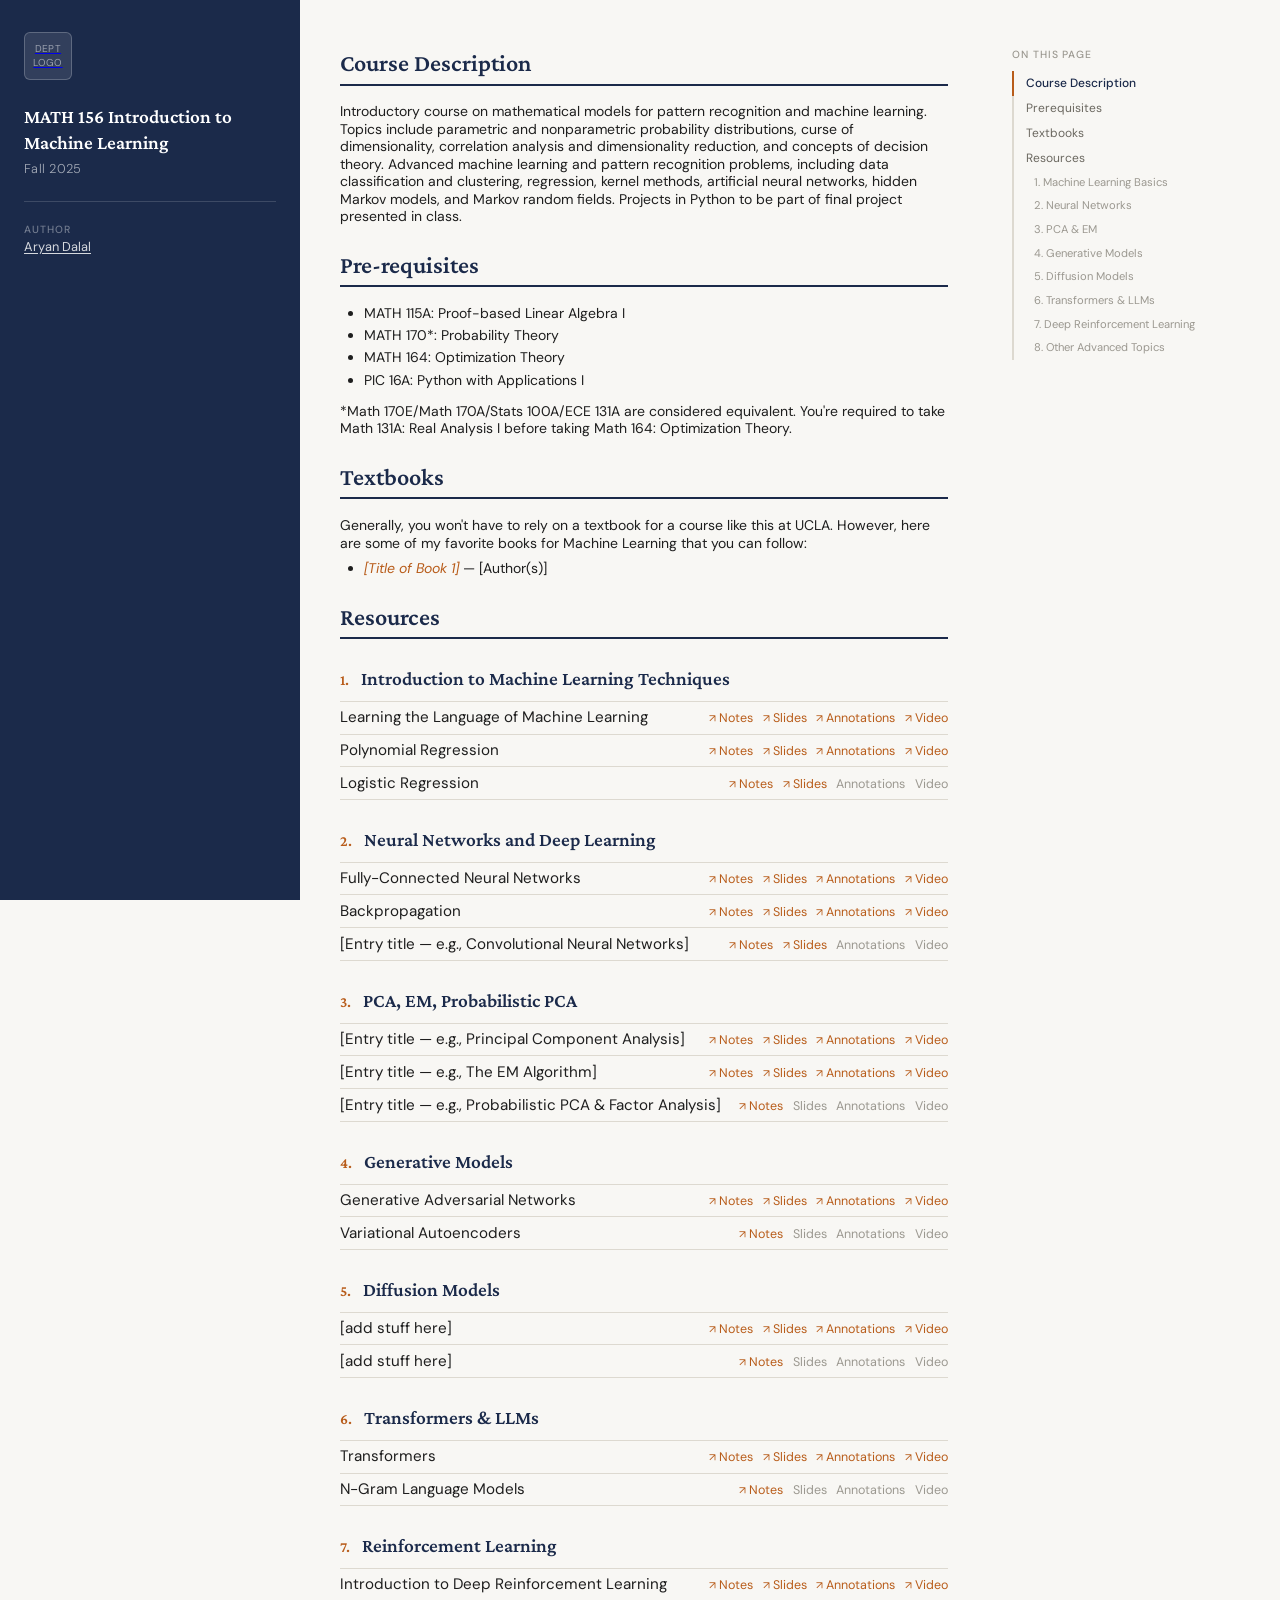
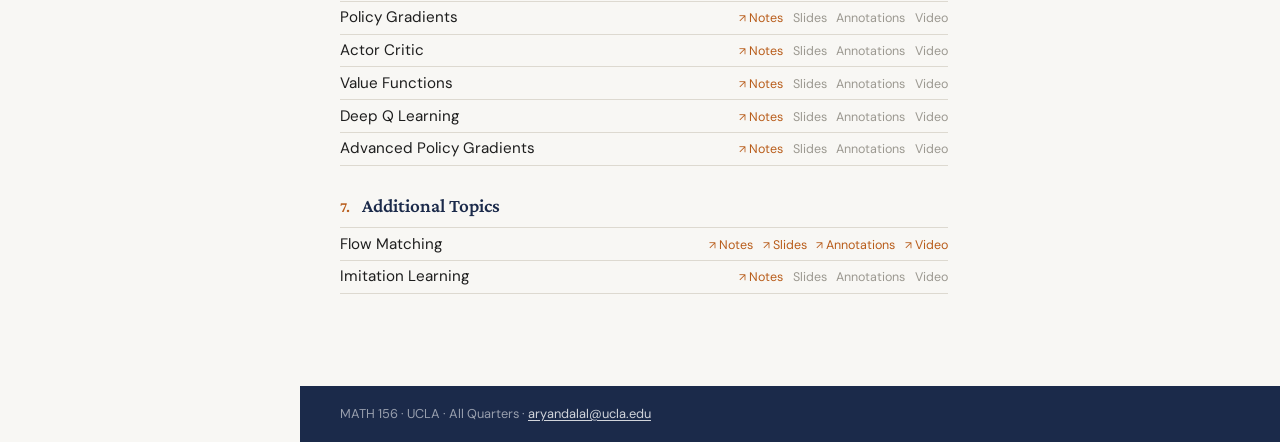
==== commit e75f2258: "UPDATE: cool stuff innit" ====
--- a/index.html
+++ b/index.html
@@ -395,10 +395,14 @@
         <li><a href="#prerequisites">Prerequisites</a></li>
         <li><a href="#textbooks">Textbooks</a></li>
         <li><a href="#resources">Resources</a></li>
-        <li class="toc-sub"><a href="#topic-1">1. Machine Learning</a></li>
+        <li class="toc-sub"><a href="#topic-1">1. Machine Learning Basics</a></li>
         <li class="toc-sub"><a href="#topic-2">2. Neural Networks</a></li>
         <li class="toc-sub"><a href="#topic-3">3. PCA &amp; EM</a></li>
-        <li class="toc-sub"><a href="#topic-4">4. Miscellaneous</a></li>
+        <li class="toc-sub"><a href="#topic-4">4. Generative Models</a></li>
+        <li class="toc-sub"><a href="#topic-5">5. Diffusion Models</a></li>
+        <li class="toc-sub"><a href="#topic-6">6. Transformers &amp; LLMs</a></li>
+        <li class="toc-sub"><a href="#topic-7">7. Deep Reinforcement Learning</a></li>
+        <li class="toc-sub"><a href="#topic-8">8. Other Advanced Topics</a></li>
         <!--<li><a href="#acknowledgments">Acknowledgments</a></li>-->
       </ul>
     </nav>
@@ -407,7 +411,7 @@
 
   <!-- ═══════════════════════════ FOOTER ═══════════════════════════════ -->
   <footer>
-    MATH 156 &middot; UCLA &middot; Fall 2025 &middot;
+    MATH 156 &middot; UCLA &middot; All Quarters &middot;
     <a href="aryandalal@ucla.edu">aryandalal@ucla.edu</a>
   </footer>
 
--- a/styles.css
+++ b/styles.css
@@ -20,7 +20,7 @@
   background: var(--bg);
   color: var(--text);
   font-size: 14px;
-  line-height: 1.75;
+  line-height: 1.25;
 }
 
 /* ── Left sidebar ────────────────────────────────────── */
@@ -144,7 +144,7 @@
 main { min-width: 0; }
 
 /* ── Sections ────────────────────────────────────────── */
-section { margin-bottom: 3rem; }
+section { margin-bottom: 1.5rem; }
 
 section h2 {
   font-family: var(--serif);
@@ -156,7 +156,7 @@
   margin-bottom: 1.1rem;
 }
 
-section p { margin-bottom: 0.85rem; }
+section p { margin-bottom: 0.5rem; }
 section p:last-child { margin-bottom: 0; }
 
 section ul, section ol { padding-left: 1.5rem; margin-bottom: 0.85rem; }
@@ -198,7 +198,7 @@
 /* ── Resources ───────────────────────────────────────── */
 #resources h2 { margin-bottom: 1.75rem; }
 
-.topic { margin-bottom: 2.75rem; }
+.topic { margin-bottom: 1.75rem; }
 
 .topic-header {
   display: flex;
@@ -227,7 +227,7 @@
   align-items: baseline;
   justify-content: space-between;
   gap: 1rem;
-  padding: 0.65rem 0;
+  padding: 0.4rem 0;
   border-top: 1px solid var(--border);
 }
 
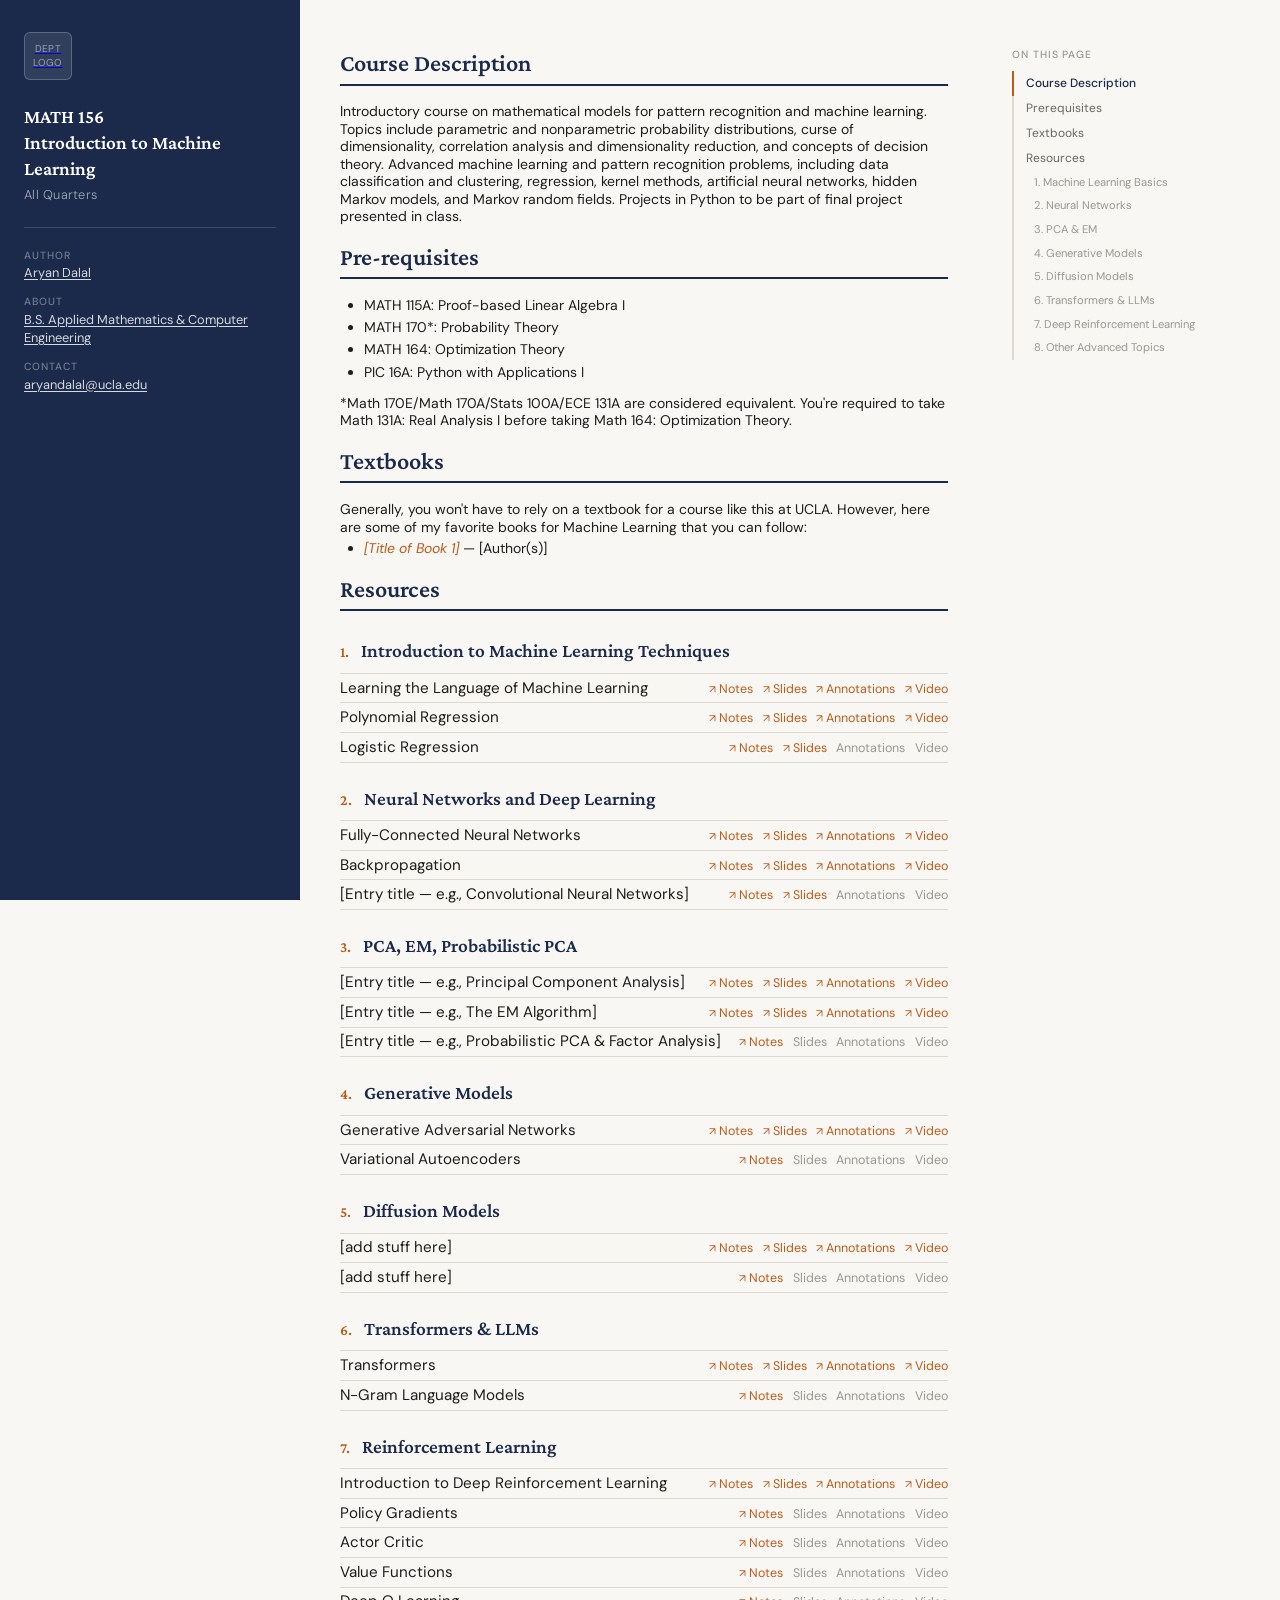
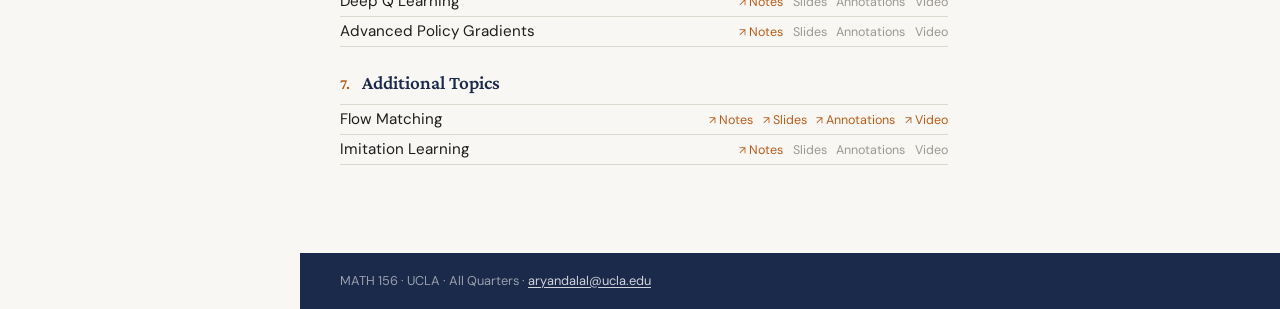
==== commit d4000336: "UPDATE: cool stuff innit 2" ====
--- a/index.html
+++ b/index.html
@@ -22,10 +22,9 @@
   </div>
 
   <h1 class="sidebar-title">
-    <a href="index.html">MATH 156</a>
-    <a href="index.html">Introduction to Machine Learning</a>
+    <a href="index.html">MATH 156 <br> Introduction to Machine Learning</a>
   </h1>
-  <div class="sidebar-season">Fall 2025</div>
+  <div class="sidebar-season">All Quarters</div>
 
   <hr class="sidebar-divider" />
 
@@ -33,6 +32,14 @@
     <li>
       <span class="meta-label">Author</span>
       <span class="meta-value"><a href="#">Aryan Dalal</a></span>
+    </li>
+    <li>
+      <span class="meta-label">About</span>
+      <span class="meta-value"><a href="#">B.S. Applied Mathematics &amp; Computer Engineering</a></span>
+    </li>
+    <li>
+      <span class="meta-label">Contact</span>
+      <span class="meta-value"><a href="mailto:aryandalal@ucla.edu">aryandalal@ucla.edu</a></span>
     </li>
   </ul>
 </aside>
--- a/styles.css
+++ b/styles.css
@@ -144,7 +144,7 @@
 main { min-width: 0; }
 
 /* ── Sections ────────────────────────────────────────── */
-section { margin-bottom: 1.5rem; }
+section { margin-bottom: 1rem; }
 
 section h2 {
   font-family: var(--serif);
@@ -156,7 +156,7 @@
   margin-bottom: 1.1rem;
 }
 
-section p { margin-bottom: 0.5rem; }
+section p { margin-bottom: 0.25rem; }
 section p:last-child { margin-bottom: 0; }
 
 section ul, section ol { padding-left: 1.5rem; margin-bottom: 0.85rem; }
@@ -198,7 +198,7 @@
 /* ── Resources ───────────────────────────────────────── */
 #resources h2 { margin-bottom: 1.75rem; }
 
-.topic { margin-bottom: 1.75rem; }
+.topic { margin-bottom: 1.5rem; }
 
 .topic-header {
   display: flex;
@@ -227,7 +227,7 @@
   align-items: baseline;
   justify-content: space-between;
   gap: 1rem;
-  padding: 0.4rem 0;
+  padding: 0.3rem 0;
   border-top: 1px solid var(--border);
 }
 
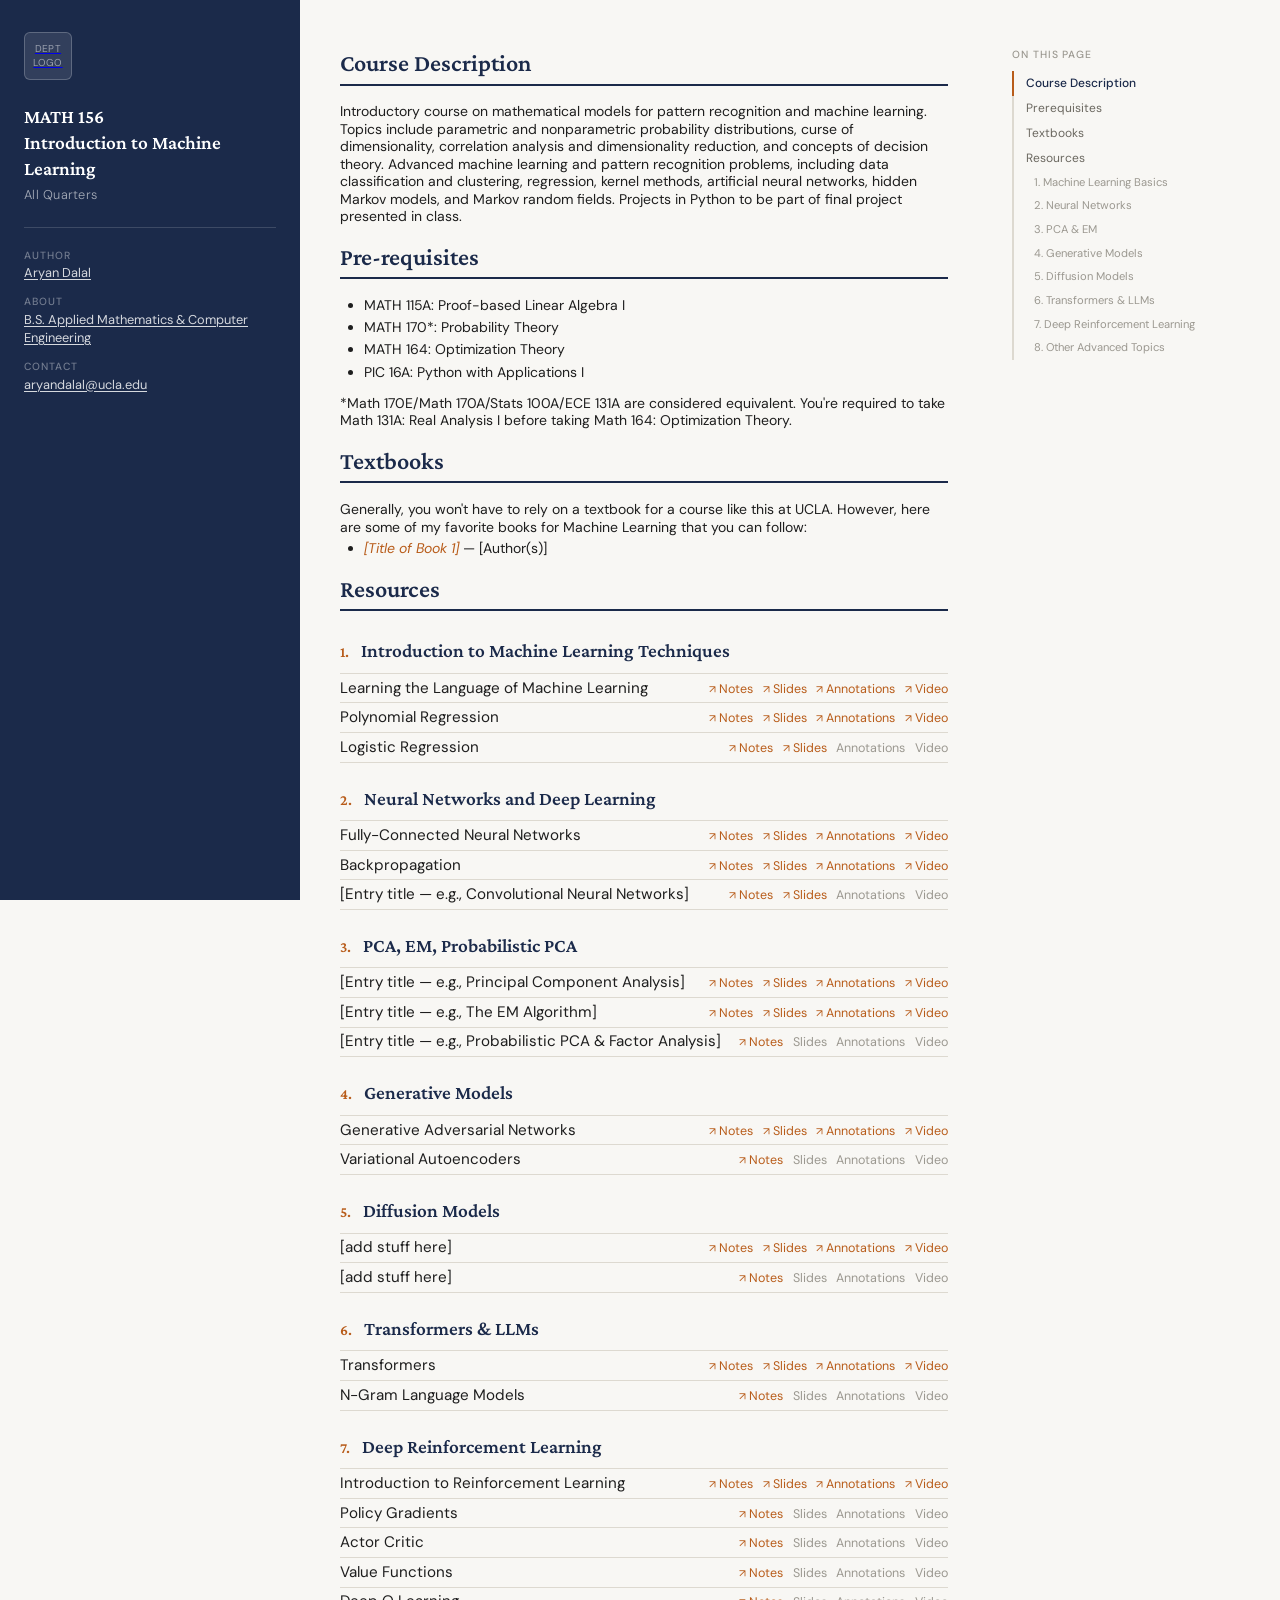
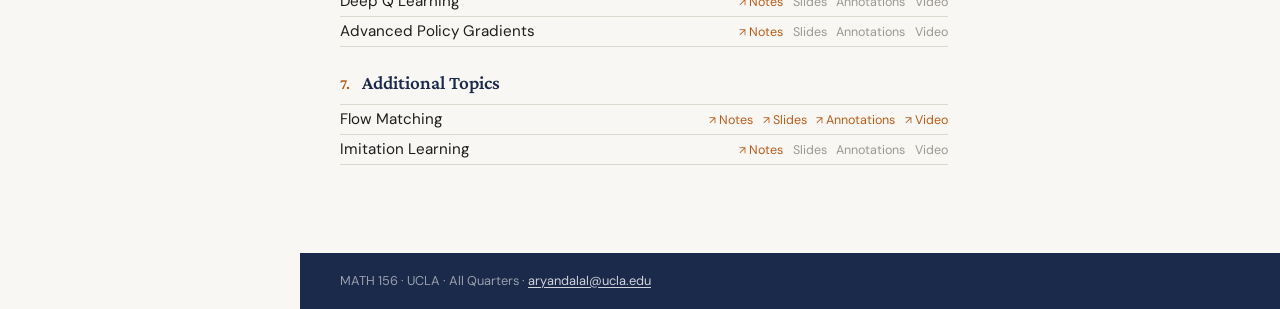
==== commit de969db2: "UPDATE: deep rl" ====
--- a/index.html
+++ b/index.html
@@ -289,11 +289,11 @@
         <div class="topic" id="topic-7">
           <div class="topic-header">
             <span class="topic-number">7.</span>
-            <h3 class="topic-title">Reinforcement Learning</h3>
-          </div>
-
-          <div class="entry">
-            <div class="entry-title">Introduction to Deep Reinforcement Learning</div>
+            <h3 class="topic-title">Deep Reinforcement Learning</h3>
+          </div>
+
+          <div class="entry">
+            <div class="entry-title">Introduction to Reinforcement Learning</div>
             <div class="entry-links">
               <a href="#">Notes</a>
               <a href="#">Slides</a>
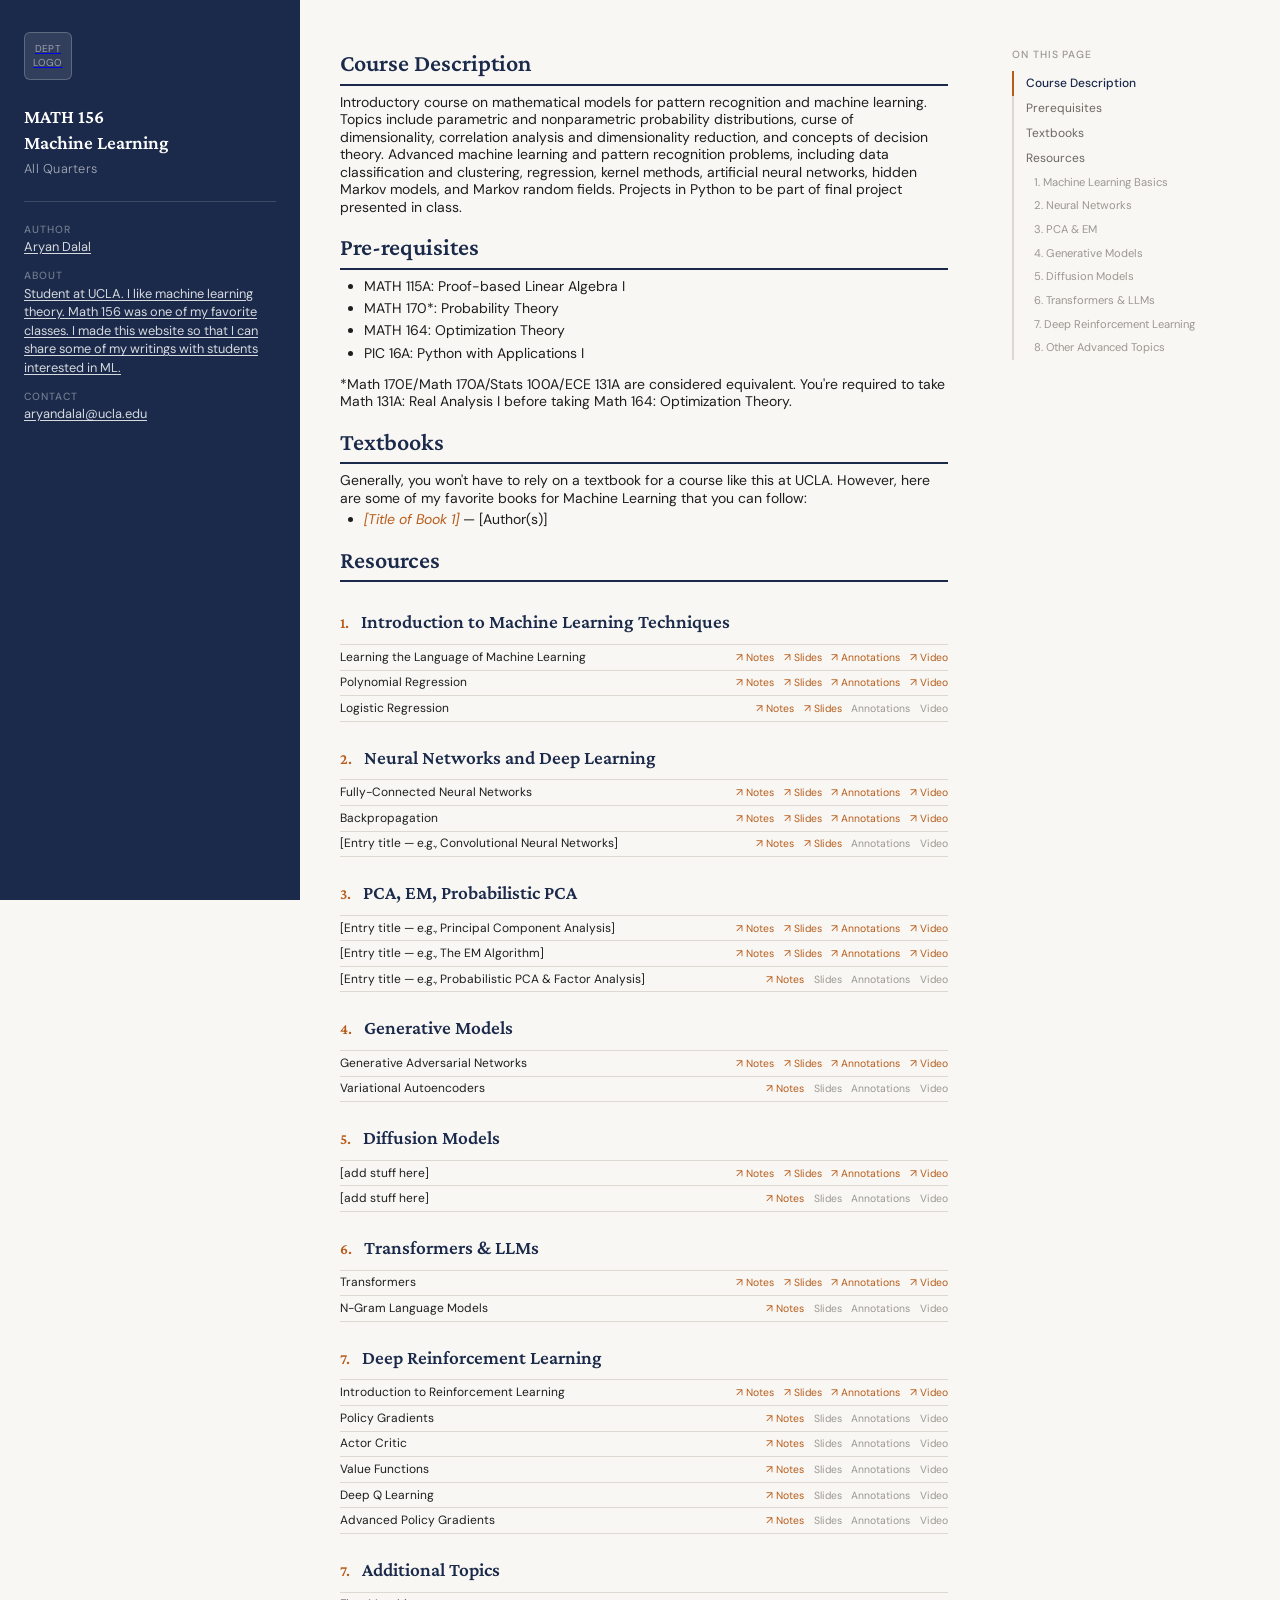
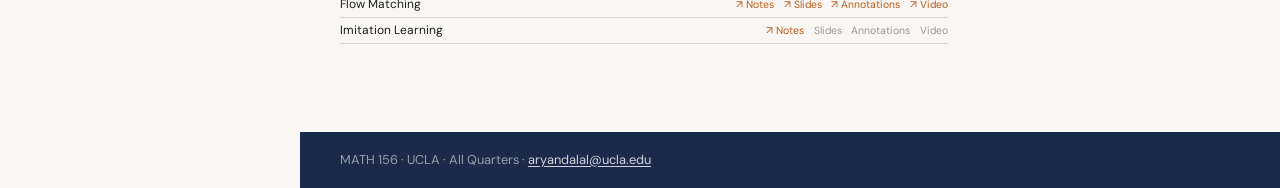
==== commit 3e4feec7: "UPDATE: write-ups" ====
--- a/index.html
+++ b/index.html
@@ -22,7 +22,7 @@
   </div>
 
   <h1 class="sidebar-title">
-    <a href="index.html">MATH 156 <br> Introduction to Machine Learning</a>
+    <a href="index.html">MATH 156 <br> Machine Learning</a>
   </h1>
   <div class="sidebar-season">All Quarters</div>
 
@@ -35,7 +35,7 @@
     </li>
     <li>
       <span class="meta-label">About</span>
-      <span class="meta-value"><a href="#">B.S. Applied Mathematics &amp; Computer Engineering</a></span>
+      <span class="meta-value"><a href="#">Student at UCLA. I like machine learning theory. Math 156 was one of my favorite classes. I made this website so that I can share some of my writings with students interested in ML.</a></span>
     </li>
     <li>
       <span class="meta-label">Contact</span>
--- a/styles.css
+++ b/styles.css
@@ -153,7 +153,7 @@
   color: var(--navy);
   border-bottom: 2px solid var(--navy);
   padding-bottom: 0.35rem;
-  margin-bottom: 1.1rem;
+  margin-bottom: 0.5rem;
 }
 
 section p { margin-bottom: 0.25rem; }
@@ -233,14 +233,14 @@
 
 .entry:last-child { border-bottom: 1px solid var(--border); }
 
-.entry-title { font-size: 0.95rem; color: var(--text); flex: 1; min-width: 0; }
+.entry-title { font-size: 0.75rem; color: var(--text); flex: 1; min-width: 0; }
 
 .entry-links {
   display: flex;
   flex-wrap: wrap;
   gap: 0.25rem 0.6rem;
   flex-shrink: 0;
-  font-size: 0.78rem;
+  font-size: 0.65rem;
 }
 
 .entry-links a { color: var(--accent); text-decoration: none; white-space: nowrap; }
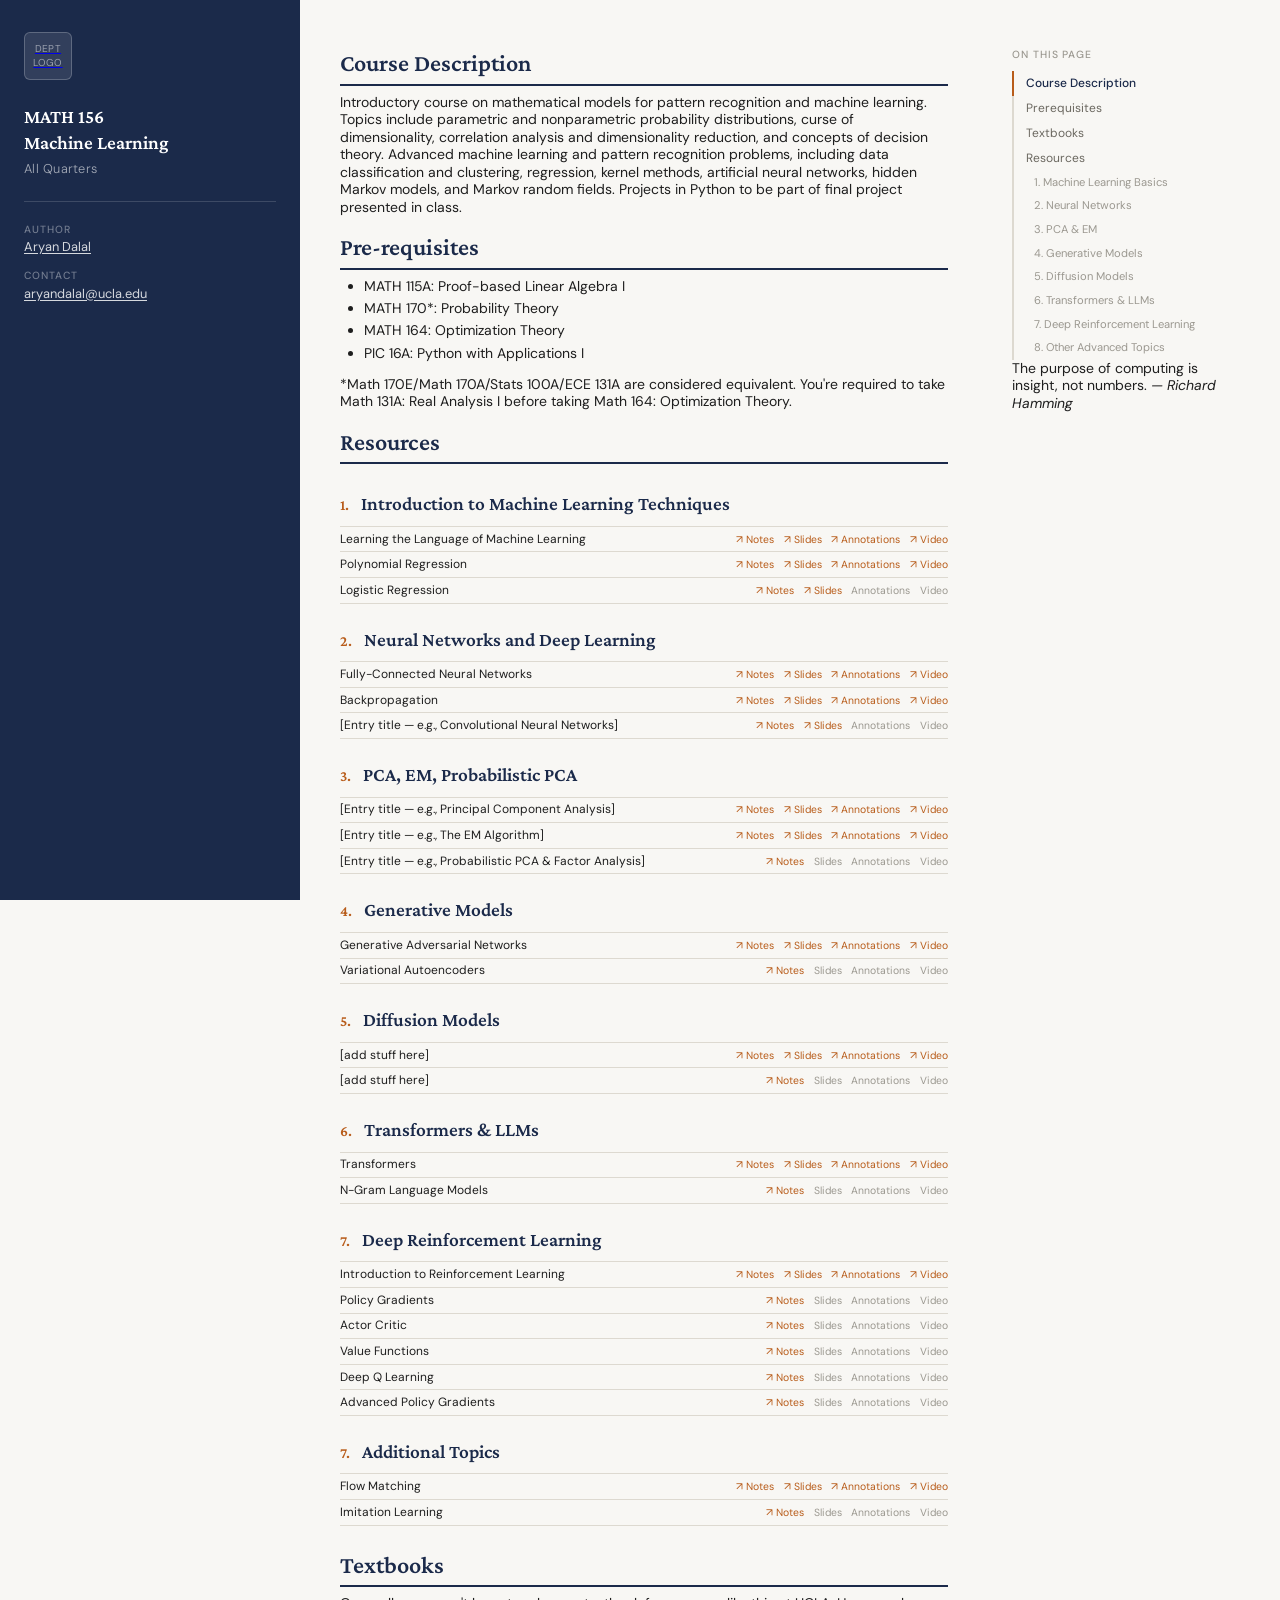
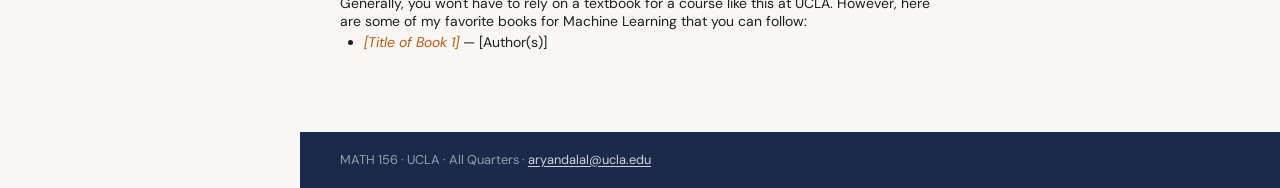
==== commit 6f574da0: "UPDATE: quote" ====
--- a/index.html
+++ b/index.html
@@ -32,10 +32,6 @@
     <li>
       <span class="meta-label">Author</span>
       <span class="meta-value"><a href="#">Aryan Dalal</a></span>
-    </li>
-    <li>
-      <span class="meta-label">About</span>
-      <span class="meta-value"><a href="#">Student at UCLA. I like machine learning theory. Math 156 was one of my favorite classes. I made this website so that I can share some of my writings with students interested in ML.</a></span>
     </li>
     <li>
       <span class="meta-label">Contact</span>
@@ -72,6 +68,306 @@
         <p>*Math 170E/Math 170A/Stats 100A/ECE 131A are considered equivalent. You're required to take Math 131A: Real Analysis I before taking Math 164: Optimization Theory.</p>
       </section>
 
+      <!-- ── Resources ── -->
+      <section id="resources">
+        <h2>Resources</h2>
+
+        <!-- ─ Topic 1 ─ -->
+        <div class="topic" id="topic-1">
+          <div class="topic-header">
+            <span class="topic-number">1.</span>
+            <h3 class="topic-title">Introduction to Machine Learning Techniques</h3>
+          </div>
+
+          <div class="entry">
+            <div class="entry-title">Learning the Language of Machine Learning</div>
+            <div class="entry-links">
+              <a href="#">Notes</a>
+              <a href="#">Slides</a>
+              <a href="#">Annotations</a>
+              <a href="#">Video</a>
+            </div>
+          </div>
+
+          <div class="entry">
+            <div class="entry-title">Polynomial Regression</div>
+            <div class="entry-links">
+              <a href="#">Notes</a>
+              <a href="#">Slides</a>
+              <a href="#">Annotations</a>
+              <a href="#">Video</a>
+            </div>
+          </div>
+
+          <div class="entry">
+            <div class="entry-title">Logistic Regression</div>
+            <div class="entry-links">
+              <a href="#">Notes</a>
+              <a href="#">Slides</a>
+              <a href="#" class="pending">Annotations</a>
+              <a href="#" class="pending">Video</a>
+            </div>
+          </div>
+        </div>
+
+        <!-- ─ Topic 2 ─ -->
+        <div class="topic" id="topic-2">
+          <div class="topic-header">
+            <span class="topic-number">2.</span>
+            <h3 class="topic-title">Neural Networks and Deep Learning</h3>
+          </div>
+
+          <div class="entry">
+            <div class="entry-title">Fully-Connected Neural Networks</div>
+            <div class="entry-links">
+              <a href="#">Notes</a>
+              <a href="#">Slides</a>
+              <a href="#">Annotations</a>
+              <a href="#">Video</a>
+            </div>
+          </div>
+
+          <div class="entry">
+            <div class="entry-title">Backpropagation</div>
+            <div class="entry-links">
+              <a href="#">Notes</a>
+              <a href="#">Slides</a>
+              <a href="#">Annotations</a>
+              <a href="#">Video</a>
+            </div>
+          </div>
+
+          <div class="entry">
+            <div class="entry-title">[Entry title — e.g., Convolutional Neural Networks]</div>
+            <div class="entry-links">
+              <a href="#">Notes</a>
+              <a href="#">Slides</a>
+              <a href="#" class="pending">Annotations</a>
+              <a href="#" class="pending">Video</a>
+            </div>
+          </div>
+        </div>
+
+        <!-- ─ Topic 3 ─ -->
+        <div class="topic" id="topic-3">
+          <div class="topic-header">
+            <span class="topic-number">3.</span>
+            <h3 class="topic-title">PCA, EM, Probabilistic PCA</h3>
+          </div>
+
+          <div class="entry">
+            <div class="entry-title">[Entry title — e.g., Principal Component Analysis]</div>
+            <div class="entry-links">
+              <a href="#">Notes</a>
+              <a href="#">Slides</a>
+              <a href="#">Annotations</a>
+              <a href="#">Video</a>
+            </div>
+          </div>
+
+          <div class="entry">
+            <div class="entry-title">[Entry title — e.g., The EM Algorithm]</div>
+            <div class="entry-links">
+              <a href="#">Notes</a>
+              <a href="#">Slides</a>
+              <a href="#">Annotations</a>
+              <a href="#">Video</a>
+            </div>
+          </div>
+
+          <div class="entry">
+            <div class="entry-title">[Entry title — e.g., Probabilistic PCA &amp; Factor Analysis]</div>
+            <div class="entry-links">
+              <a href="#">Notes</a>
+              <a href="#" class="pending">Slides</a>
+              <a href="#" class="pending">Annotations</a>
+              <a href="#" class="pending">Video</a>
+            </div>
+          </div>
+        </div>
+
+        <!-- ─ Topic 4 ─ -->
+        <div class="topic" id="topic-4">
+          <div class="topic-header">
+            <span class="topic-number">4.</span>
+            <h3 class="topic-title">Generative Models</h3>
+          </div>
+
+          <div class="entry">
+            <div class="entry-title">Generative Adversarial Networks</div>
+            <div class="entry-links">
+              <a href="#">Notes</a>
+              <a href="#">Slides</a>
+              <a href="#">Annotations</a>
+              <a href="#">Video</a>
+            </div>
+          </div>
+
+          <div class="entry">
+            <div class="entry-title">Variational Autoencoders</div>
+            <div class="entry-links">
+              <a href="#">Notes</a>
+              <a href="#" class="pending">Slides</a>
+              <a href="#" class="pending">Annotations</a>
+              <a href="#" class="pending">Video</a>
+            </div>
+          </div>
+        </div>
+        
+      <!-- ─ Topic 5 ─ -->
+        <div class="topic" id="topic-5">
+          <div class="topic-header">
+            <span class="topic-number">5.</span>
+            <h3 class="topic-title">Diffusion Models</h3>
+          </div>
+
+          <div class="entry">
+            <div class="entry-title">[add stuff here]</div>
+            <div class="entry-links">
+              <a href="#">Notes</a>
+              <a href="#">Slides</a>
+              <a href="#">Annotations</a>
+              <a href="#">Video</a>
+            </div>
+          </div>
+
+          <div class="entry">
+            <div class="entry-title">[add stuff here]</div>
+            <div class="entry-links">
+              <a href="#">Notes</a>
+              <a href="#" class="pending">Slides</a>
+              <a href="#" class="pending">Annotations</a>
+              <a href="#" class="pending">Video</a>
+            </div>
+          </div>
+        </div>
+        
+        <!-- ─ Topic 6 ─ -->
+        <div class="topic" id="topic-6">
+          <div class="topic-header">
+            <span class="topic-number">6.</span>
+            <h3 class="topic-title">Transformers & LLMs</h3>
+          </div>
+
+          <div class="entry">
+            <div class="entry-title">Transformers</div>
+            <div class="entry-links">
+              <a href="#">Notes</a>
+              <a href="#">Slides</a>
+              <a href="#">Annotations</a>
+              <a href="#">Video</a>
+            </div>
+          </div>
+
+          <div class="entry">
+            <div class="entry-title">N-Gram Language Models</div>
+            <div class="entry-links">
+              <a href="#">Notes</a>
+              <a href="#" class="pending">Slides</a>
+              <a href="#" class="pending">Annotations</a>
+              <a href="#" class="pending">Video</a>
+            </div>
+          </div>
+        </div> 
+        
+        <!-- ─ Topic 7 ─ -->
+        <div class="topic" id="topic-7">
+          <div class="topic-header">
+            <span class="topic-number">7.</span>
+            <h3 class="topic-title">Deep Reinforcement Learning</h3>
+          </div>
+
+          <div class="entry">
+            <div class="entry-title">Introduction to Reinforcement Learning</div>
+            <div class="entry-links">
+              <a href="#">Notes</a>
+              <a href="#">Slides</a>
+              <a href="#">Annotations</a>
+              <a href="#">Video</a>
+            </div>
+          </div>
+
+          <div class="entry">
+            <div class="entry-title">Policy Gradients</div>
+            <div class="entry-links">
+              <a href="#">Notes</a>
+              <a href="#" class="pending">Slides</a>
+              <a href="#" class="pending">Annotations</a>
+              <a href="#" class="pending">Video</a>
+            </div>
+          </div>
+          
+          <div class="entry">
+            <div class="entry-title">Actor Critic</div>
+            <div class="entry-links">
+              <a href="#">Notes</a>
+              <a href="#" class="pending">Slides</a>
+              <a href="#" class="pending">Annotations</a>
+              <a href="#" class="pending">Video</a>
+            </div>
+          </div>
+          
+          <div class="entry">
+            <div class="entry-title">Value Functions</div>
+            <div class="entry-links">
+              <a href="#">Notes</a>
+              <a href="#" class="pending">Slides</a>
+              <a href="#" class="pending">Annotations</a>
+              <a href="#" class="pending">Video</a>
+            </div>
+          </div>
+          
+          <div class="entry">
+            <div class="entry-title">Deep Q Learning</div>
+            <div class="entry-links">
+              <a href="#">Notes</a>
+              <a href="#" class="pending">Slides</a>
+              <a href="#" class="pending">Annotations</a>
+              <a href="#" class="pending">Video</a>
+            </div>
+          </div>
+          
+          <div class="entry">
+            <div class="entry-title">Advanced Policy Gradients</div>
+            <div class="entry-links">
+              <a href="#">Notes</a>
+              <a href="#" class="pending">Slides</a>
+              <a href="#" class="pending">Annotations</a>
+              <a href="#" class="pending">Video</a>
+            </div>
+          </div>
+        </div> 
+        
+        <!-- ─ Topic 8 ─ -->
+        <div class="topic" id="topic-8">
+          <div class="topic-header">
+            <span class="topic-number">7.</span>
+            <h3 class="topic-title">Additional Topics</h3>
+          </div>
+
+          <div class="entry">
+            <div class="entry-title">Flow Matching</div>
+            <div class="entry-links">
+              <a href="#">Notes</a>
+              <a href="#">Slides</a>
+              <a href="#">Annotations</a>
+              <a href="#">Video</a>
+            </div>
+          </div>
+
+          <div class="entry">
+            <div class="entry-title">Imitation Learning</div>
+            <div class="entry-links">
+              <a href="#">Notes</a>
+              <a href="#" class="pending">Slides</a>
+              <a href="#" class="pending">Annotations</a>
+              <a href="#" class="pending">Video</a>
+            </div>
+          </div>
+        </div> 
+
+      </section>
+      
       <!-- ── Textbooks ── -->
       <section id="textbooks">
         <h2>Textbooks</h2>
@@ -81,306 +377,6 @@
         <ul>
           <li><em><a href="#">[Title of Book 1]</a></em> — [Author(s)]</li>
         </ul>
-      </section>
-
-      <!-- ── Resources ── -->
-      <section id="resources">
-        <h2>Resources</h2>
-
-        <!-- ─ Topic 1 ─ -->
-        <div class="topic" id="topic-1">
-          <div class="topic-header">
-            <span class="topic-number">1.</span>
-            <h3 class="topic-title">Introduction to Machine Learning Techniques</h3>
-          </div>
-
-          <div class="entry">
-            <div class="entry-title">Learning the Language of Machine Learning</div>
-            <div class="entry-links">
-              <a href="#">Notes</a>
-              <a href="#">Slides</a>
-              <a href="#">Annotations</a>
-              <a href="#">Video</a>
-            </div>
-          </div>
-
-          <div class="entry">
-            <div class="entry-title">Polynomial Regression</div>
-            <div class="entry-links">
-              <a href="#">Notes</a>
-              <a href="#">Slides</a>
-              <a href="#">Annotations</a>
-              <a href="#">Video</a>
-            </div>
-          </div>
-
-          <div class="entry">
-            <div class="entry-title">Logistic Regression</div>
-            <div class="entry-links">
-              <a href="#">Notes</a>
-              <a href="#">Slides</a>
-              <a href="#" class="pending">Annotations</a>
-              <a href="#" class="pending">Video</a>
-            </div>
-          </div>
-        </div>
-
-        <!-- ─ Topic 2 ─ -->
-        <div class="topic" id="topic-2">
-          <div class="topic-header">
-            <span class="topic-number">2.</span>
-            <h3 class="topic-title">Neural Networks and Deep Learning</h3>
-          </div>
-
-          <div class="entry">
-            <div class="entry-title">Fully-Connected Neural Networks</div>
-            <div class="entry-links">
-              <a href="#">Notes</a>
-              <a href="#">Slides</a>
-              <a href="#">Annotations</a>
-              <a href="#">Video</a>
-            </div>
-          </div>
-
-          <div class="entry">
-            <div class="entry-title">Backpropagation</div>
-            <div class="entry-links">
-              <a href="#">Notes</a>
-              <a href="#">Slides</a>
-              <a href="#">Annotations</a>
-              <a href="#">Video</a>
-            </div>
-          </div>
-
-          <div class="entry">
-            <div class="entry-title">[Entry title — e.g., Convolutional Neural Networks]</div>
-            <div class="entry-links">
-              <a href="#">Notes</a>
-              <a href="#">Slides</a>
-              <a href="#" class="pending">Annotations</a>
-              <a href="#" class="pending">Video</a>
-            </div>
-          </div>
-        </div>
-
-        <!-- ─ Topic 3 ─ -->
-        <div class="topic" id="topic-3">
-          <div class="topic-header">
-            <span class="topic-number">3.</span>
-            <h3 class="topic-title">PCA, EM, Probabilistic PCA</h3>
-          </div>
-
-          <div class="entry">
-            <div class="entry-title">[Entry title — e.g., Principal Component Analysis]</div>
-            <div class="entry-links">
-              <a href="#">Notes</a>
-              <a href="#">Slides</a>
-              <a href="#">Annotations</a>
-              <a href="#">Video</a>
-            </div>
-          </div>
-
-          <div class="entry">
-            <div class="entry-title">[Entry title — e.g., The EM Algorithm]</div>
-            <div class="entry-links">
-              <a href="#">Notes</a>
-              <a href="#">Slides</a>
-              <a href="#">Annotations</a>
-              <a href="#">Video</a>
-            </div>
-          </div>
-
-          <div class="entry">
-            <div class="entry-title">[Entry title — e.g., Probabilistic PCA &amp; Factor Analysis]</div>
-            <div class="entry-links">
-              <a href="#">Notes</a>
-              <a href="#" class="pending">Slides</a>
-              <a href="#" class="pending">Annotations</a>
-              <a href="#" class="pending">Video</a>
-            </div>
-          </div>
-        </div>
-
-        <!-- ─ Topic 4 ─ -->
-        <div class="topic" id="topic-4">
-          <div class="topic-header">
-            <span class="topic-number">4.</span>
-            <h3 class="topic-title">Generative Models</h3>
-          </div>
-
-          <div class="entry">
-            <div class="entry-title">Generative Adversarial Networks</div>
-            <div class="entry-links">
-              <a href="#">Notes</a>
-              <a href="#">Slides</a>
-              <a href="#">Annotations</a>
-              <a href="#">Video</a>
-            </div>
-          </div>
-
-          <div class="entry">
-            <div class="entry-title">Variational Autoencoders</div>
-            <div class="entry-links">
-              <a href="#">Notes</a>
-              <a href="#" class="pending">Slides</a>
-              <a href="#" class="pending">Annotations</a>
-              <a href="#" class="pending">Video</a>
-            </div>
-          </div>
-        </div>
-        
-      <!-- ─ Topic 5 ─ -->
-        <div class="topic" id="topic-5">
-          <div class="topic-header">
-            <span class="topic-number">5.</span>
-            <h3 class="topic-title">Diffusion Models</h3>
-          </div>
-
-          <div class="entry">
-            <div class="entry-title">[add stuff here]</div>
-            <div class="entry-links">
-              <a href="#">Notes</a>
-              <a href="#">Slides</a>
-              <a href="#">Annotations</a>
-              <a href="#">Video</a>
-            </div>
-          </div>
-
-          <div class="entry">
-            <div class="entry-title">[add stuff here]</div>
-            <div class="entry-links">
-              <a href="#">Notes</a>
-              <a href="#" class="pending">Slides</a>
-              <a href="#" class="pending">Annotations</a>
-              <a href="#" class="pending">Video</a>
-            </div>
-          </div>
-        </div>
-        
-        <!-- ─ Topic 6 ─ -->
-        <div class="topic" id="topic-6">
-          <div class="topic-header">
-            <span class="topic-number">6.</span>
-            <h3 class="topic-title">Transformers & LLMs</h3>
-          </div>
-
-          <div class="entry">
-            <div class="entry-title">Transformers</div>
-            <div class="entry-links">
-              <a href="#">Notes</a>
-              <a href="#">Slides</a>
-              <a href="#">Annotations</a>
-              <a href="#">Video</a>
-            </div>
-          </div>
-
-          <div class="entry">
-            <div class="entry-title">N-Gram Language Models</div>
-            <div class="entry-links">
-              <a href="#">Notes</a>
-              <a href="#" class="pending">Slides</a>
-              <a href="#" class="pending">Annotations</a>
-              <a href="#" class="pending">Video</a>
-            </div>
-          </div>
-        </div> 
-        
-        <!-- ─ Topic 7 ─ -->
-        <div class="topic" id="topic-7">
-          <div class="topic-header">
-            <span class="topic-number">7.</span>
-            <h3 class="topic-title">Deep Reinforcement Learning</h3>
-          </div>
-
-          <div class="entry">
-            <div class="entry-title">Introduction to Reinforcement Learning</div>
-            <div class="entry-links">
-              <a href="#">Notes</a>
-              <a href="#">Slides</a>
-              <a href="#">Annotations</a>
-              <a href="#">Video</a>
-            </div>
-          </div>
-
-          <div class="entry">
-            <div class="entry-title">Policy Gradients</div>
-            <div class="entry-links">
-              <a href="#">Notes</a>
-              <a href="#" class="pending">Slides</a>
-              <a href="#" class="pending">Annotations</a>
-              <a href="#" class="pending">Video</a>
-            </div>
-          </div>
-          
-          <div class="entry">
-            <div class="entry-title">Actor Critic</div>
-            <div class="entry-links">
-              <a href="#">Notes</a>
-              <a href="#" class="pending">Slides</a>
-              <a href="#" class="pending">Annotations</a>
-              <a href="#" class="pending">Video</a>
-            </div>
-          </div>
-          
-          <div class="entry">
-            <div class="entry-title">Value Functions</div>
-            <div class="entry-links">
-              <a href="#">Notes</a>
-              <a href="#" class="pending">Slides</a>
-              <a href="#" class="pending">Annotations</a>
-              <a href="#" class="pending">Video</a>
-            </div>
-          </div>
-          
-          <div class="entry">
-            <div class="entry-title">Deep Q Learning</div>
-            <div class="entry-links">
-              <a href="#">Notes</a>
-              <a href="#" class="pending">Slides</a>
-              <a href="#" class="pending">Annotations</a>
-              <a href="#" class="pending">Video</a>
-            </div>
-          </div>
-          
-          <div class="entry">
-            <div class="entry-title">Advanced Policy Gradients</div>
-            <div class="entry-links">
-              <a href="#">Notes</a>
-              <a href="#" class="pending">Slides</a>
-              <a href="#" class="pending">Annotations</a>
-              <a href="#" class="pending">Video</a>
-            </div>
-          </div>
-        </div> 
-        
-        <!-- ─ Topic 8 ─ -->
-        <div class="topic" id="topic-8">
-          <div class="topic-header">
-            <span class="topic-number">7.</span>
-            <h3 class="topic-title">Additional Topics</h3>
-          </div>
-
-          <div class="entry">
-            <div class="entry-title">Flow Matching</div>
-            <div class="entry-links">
-              <a href="#">Notes</a>
-              <a href="#">Slides</a>
-              <a href="#">Annotations</a>
-              <a href="#">Video</a>
-            </div>
-          </div>
-
-          <div class="entry">
-            <div class="entry-title">Imitation Learning</div>
-            <div class="entry-links">
-              <a href="#">Notes</a>
-              <a href="#" class="pending">Slides</a>
-              <a href="#" class="pending">Annotations</a>
-              <a href="#" class="pending">Video</a>
-            </div>
-          </div>
-        </div> 
-
       </section>
 
       <!-- ── Acknowledgments ── -->
@@ -412,6 +408,14 @@
         <li class="toc-sub"><a href="#topic-8">8. Other Advanced Topics</a></li>
         <!--<li><a href="#acknowledgments">Acknowledgments</a></li>-->
       </ul>
+      
+      <div class="toc-quote">
+        <blockquote>
+            The purpose of computing is insight, not numbers.
+            <cite>— Richard Hamming</cite>
+        </blockquote>
+      </div>
+      
     </nav>
 
   </div><!-- /.content-wrapper -->
